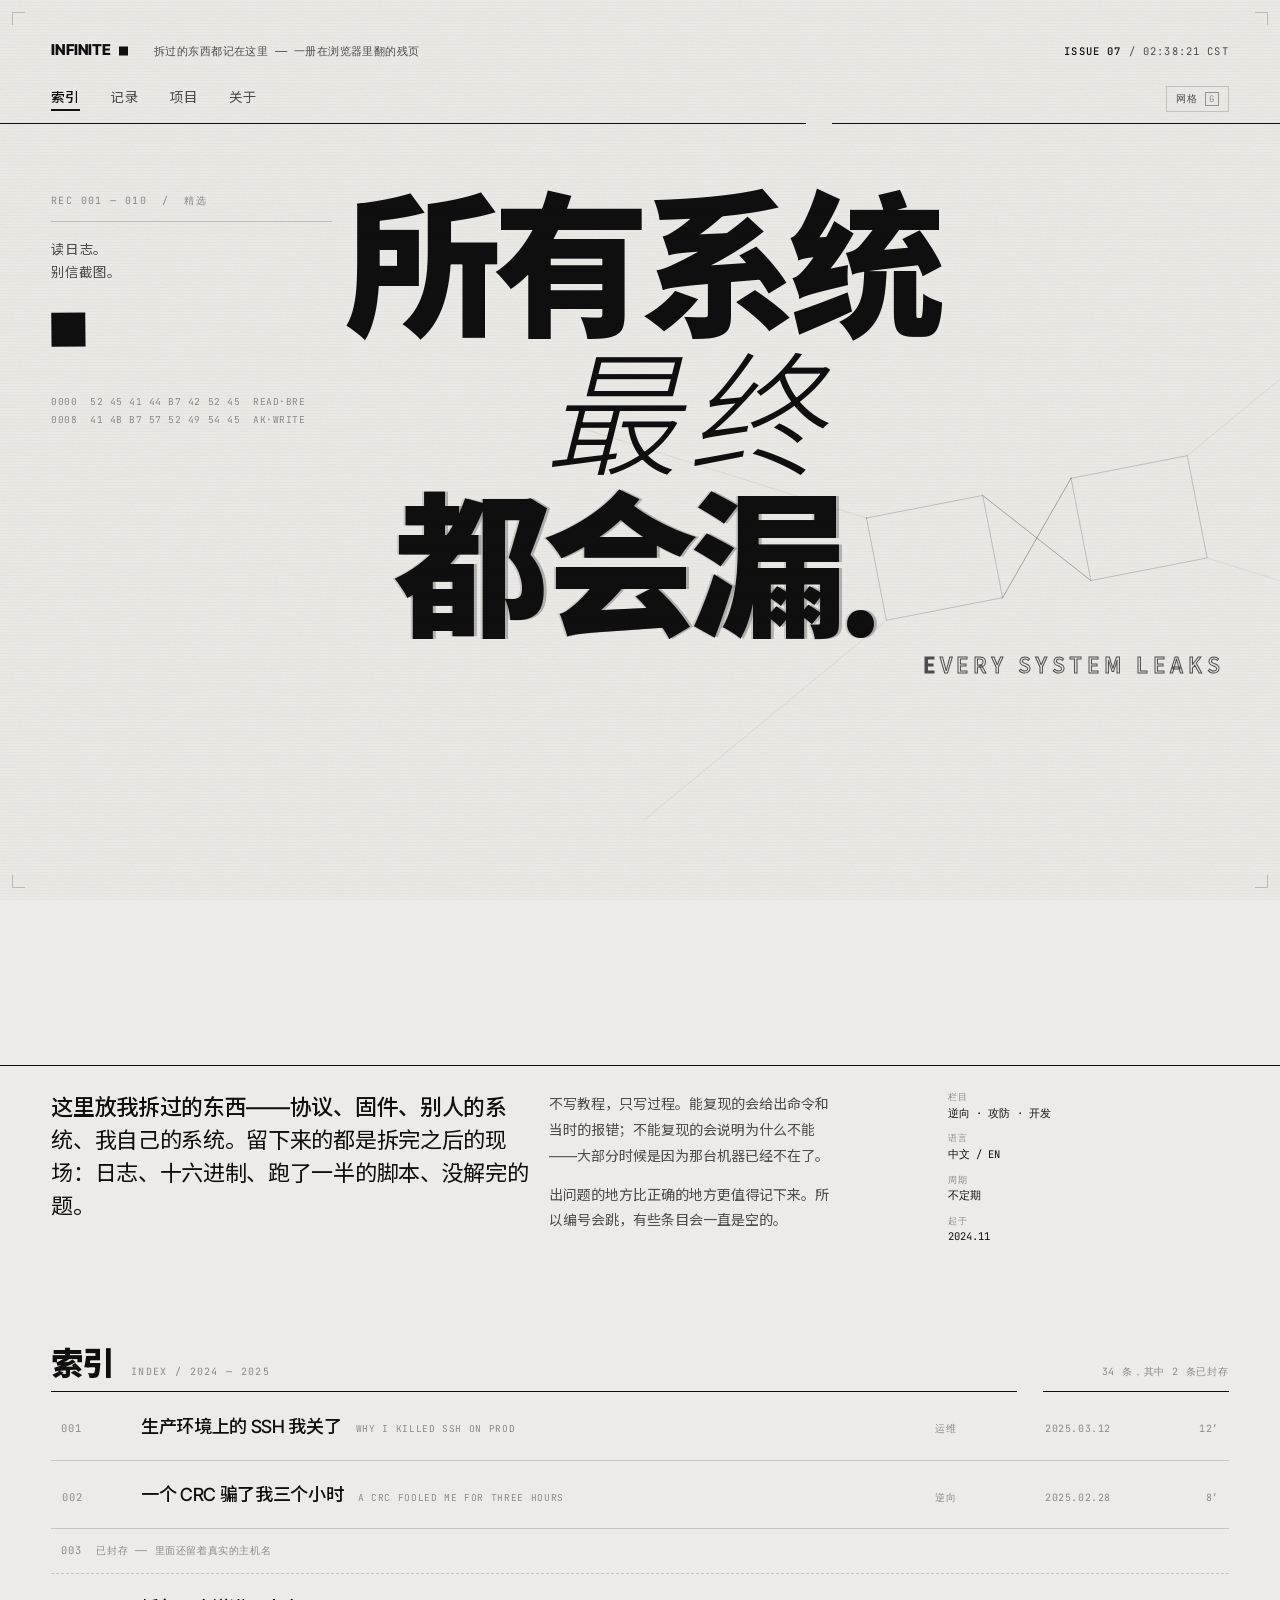
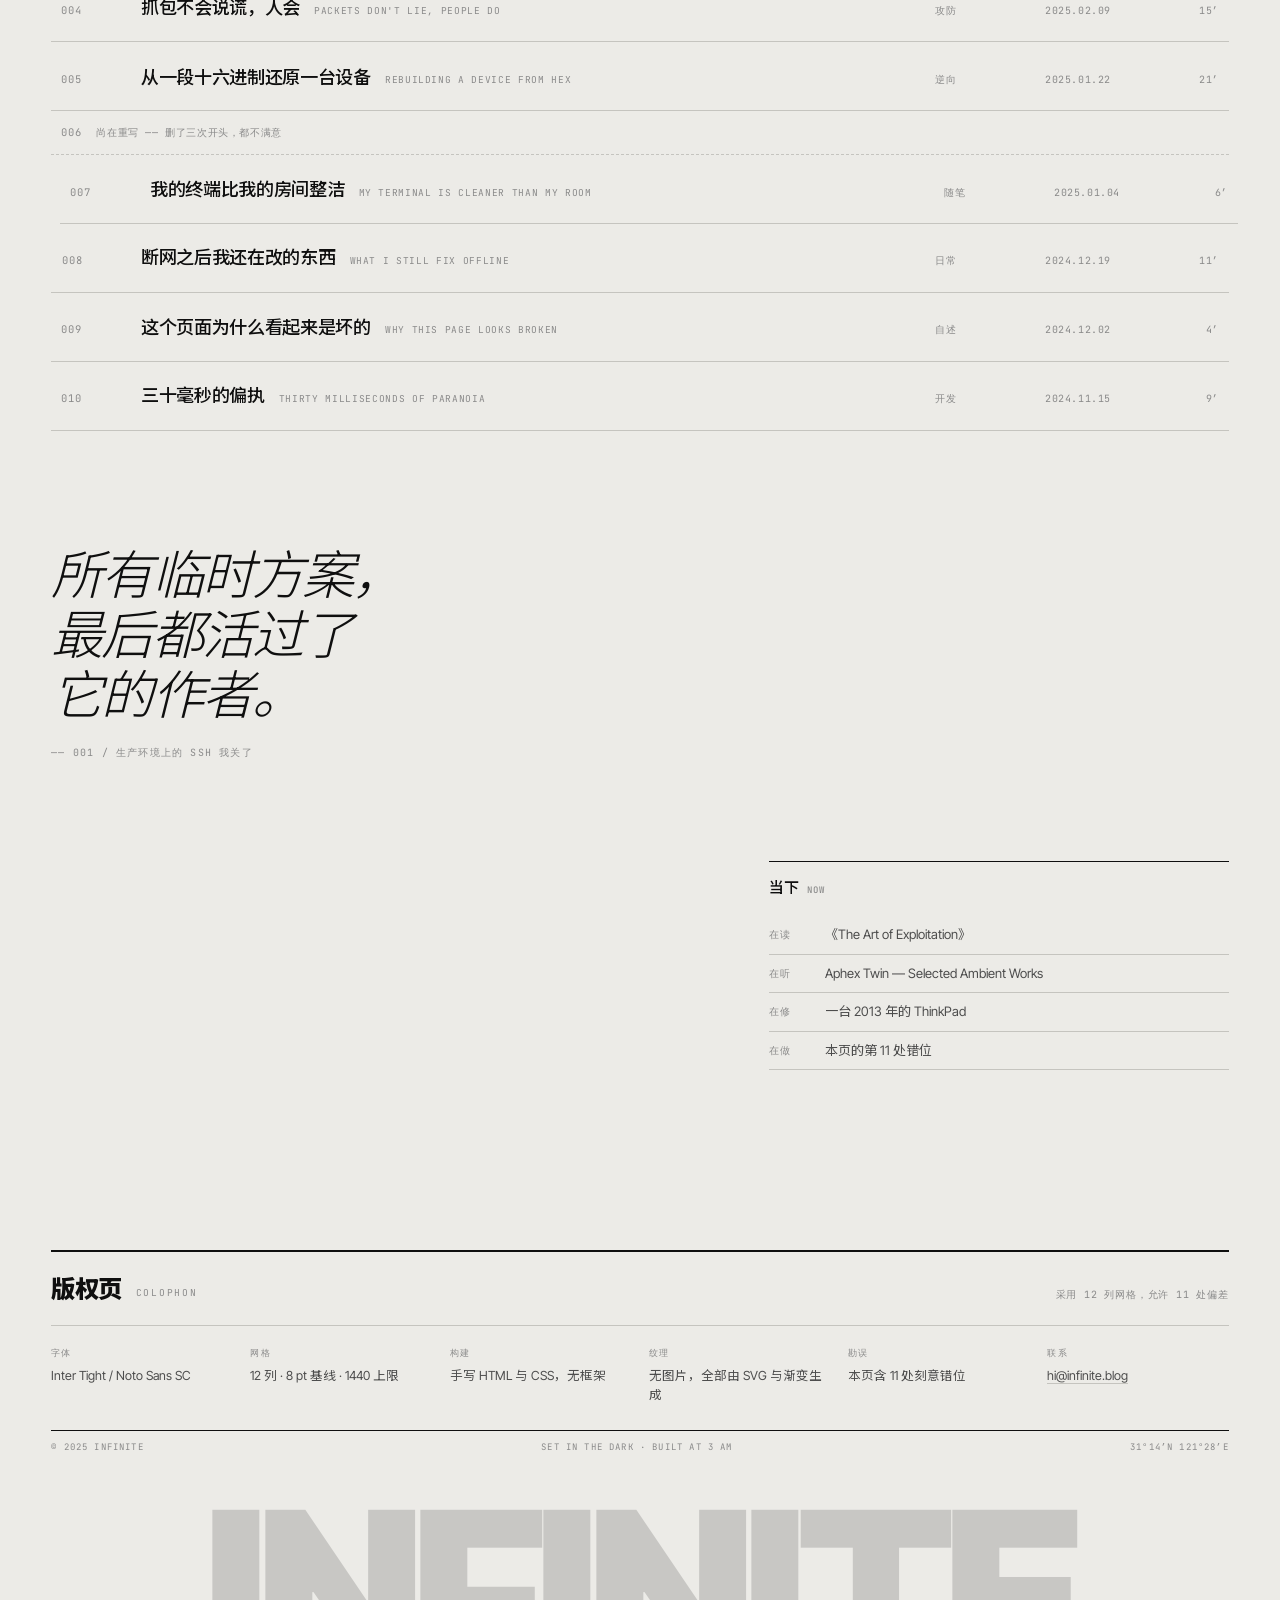
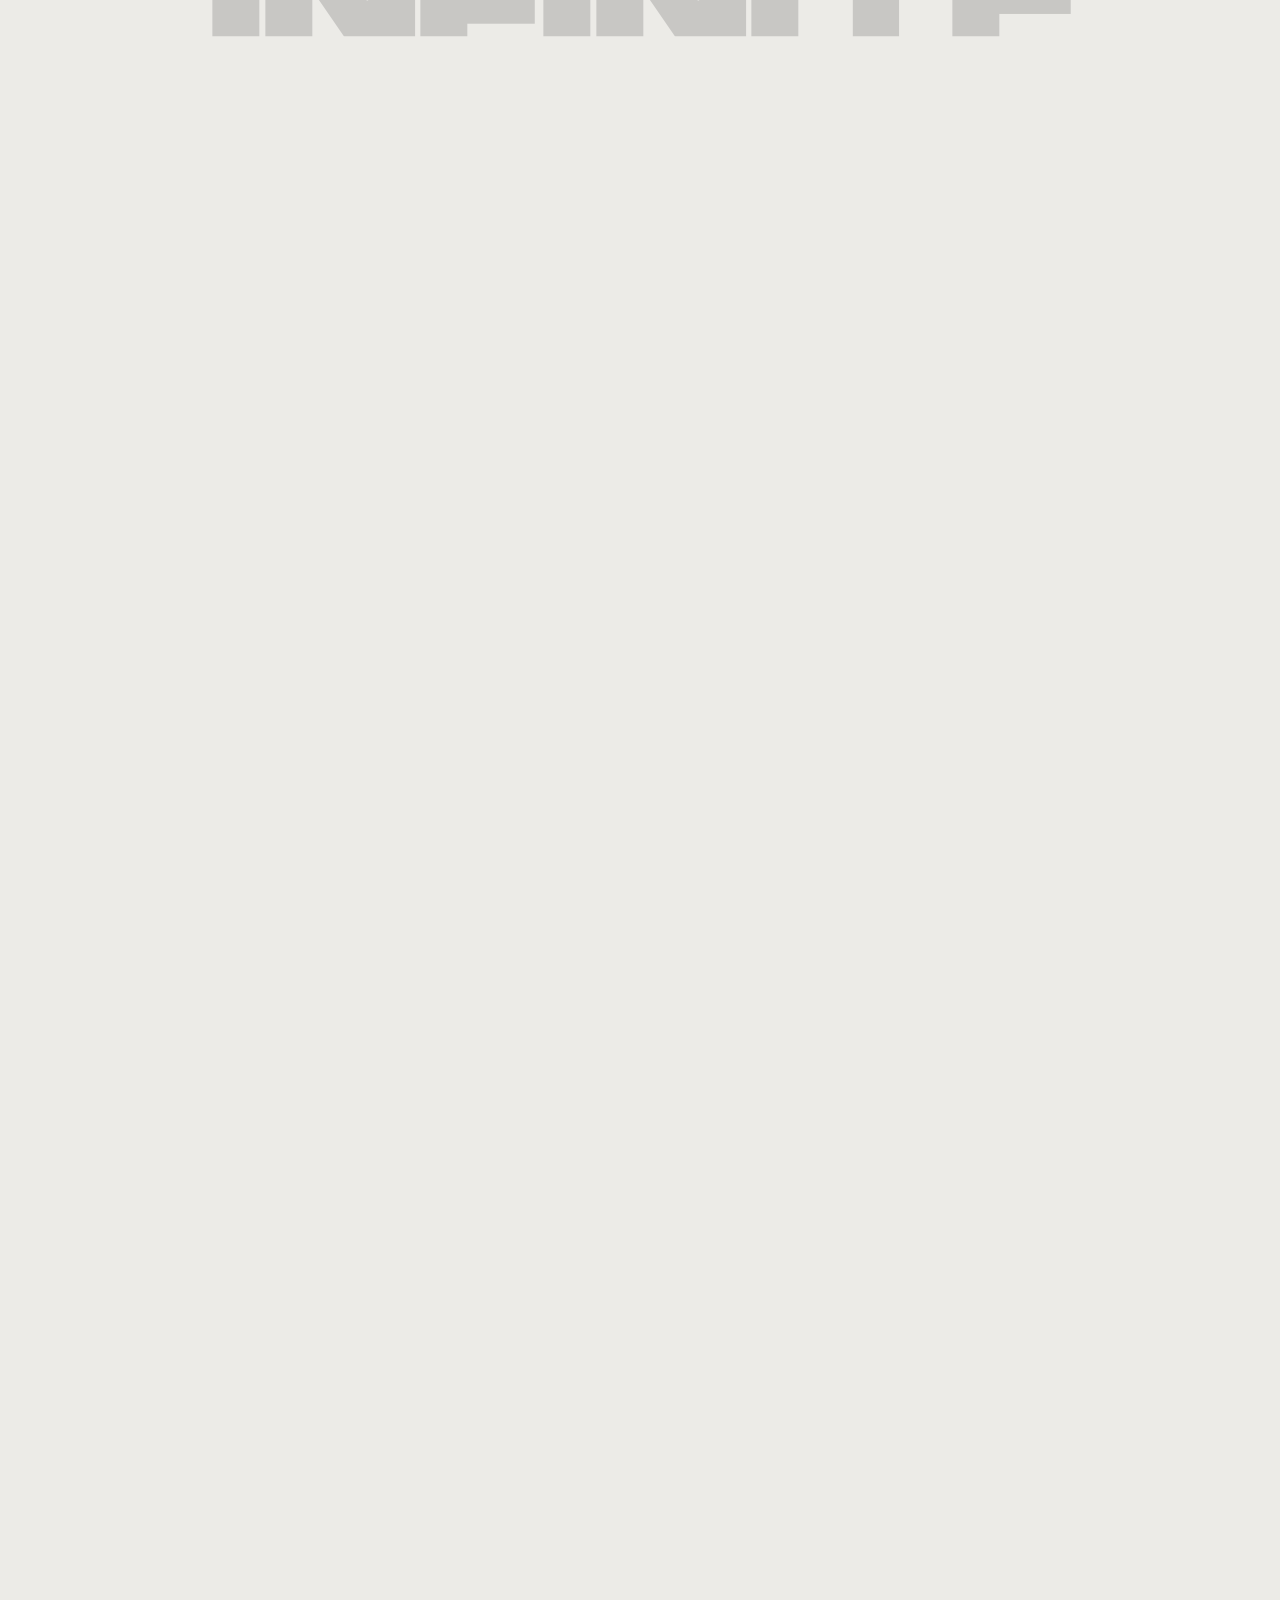
==== index.html @ abc482f1 "站点初版：五个页面 + 自托管字体子集 首页无限下潜（620 条上限，三层衰减）、文章页边注、归档与项目的筛选搜索分页、关于页时间线。全站无外部依赖，黑白灰单色，滚动只写 opacity 与 tran" ====
<!doctype html>
<html lang="zh-CN">
<head>
<meta charset="utf-8">
<meta name="viewport" content="width=device-width, initial-scale=1, viewport-fit=cover">
<title>INFINITE — 所有系统最终都会漏</title>
<meta name="description" content="拆、读、修。逆向与攻防的现场记录，开发随笔，以及下班之后的部分。往下滚，它不会到底。">
<meta name="theme-color" content="#ECEBE7">
<meta name="color-scheme" content="light">
<link rel="icon" href="data:image/svg+xml,%3Csvg xmlns='http://www.w3.org/2000/svg' viewBox='0 0 32 32'%3E%3Crect width='32' height='32' fill='%230F0F0F'/%3E%3Crect x='6' y='12' width='20' height='8' fill='%23ECEBE7'/%3E%3C/svg%3E">
<link rel="preload" href="assets/fonts/nssc-900.woff2" as="font" type="font/woff2" crossorigin>
<link rel="preload" href="assets/fonts/inter-tight-var.woff2" as="font" type="font/woff2" crossorigin>
<link rel="stylesheet" href="assets/css/style.css">
<script>document.documentElement.classList.add('js');</script>
</head>
<body>

<div class="veil" aria-hidden="true"></div>
<!-- 纸张层：颗粒、扫描线、纵深暗化、暗角 -->
<div class="grain" aria-hidden="true"></div>
<div class="scan" aria-hidden="true"></div>
<div class="depth-wash" id="wash" aria-hidden="true"></div>
<div class="vignette" id="vignette" aria-hidden="true"></div>
<div class="overlay" id="overlay" aria-hidden="true"></div>
<div class="crop" aria-hidden="true"><i></i><i></i><i></i><i></i></div>

<header class="masthead">
  <div class="wrap">
    <div class="mh-bar">
      <span class="mh-brand">INFINITE<i></i></span>
      <span class="mh-sub">拆过的东西都记在这里 —— 一册在浏览器里翻的残页</span>
      <span class="mh-clock"><b id="issue">ISSUE 07</b> / <span id="clock">--:--:--</span> CST</span>
    </div>
    <nav class="mh-nav" aria-label="主导航">
      <a href="#index" class="is-active">索引</a>
      <a href="archive.html">记录</a>
      <a href="projects.html">项目</a>
      <a href="about.html">关于</a>
      <button type="button" id="gridBtn" class="mh-grid" aria-pressed="false">网格 <kbd>G</kbd></button>
    </nav>
  </div>
</header>

<main>

  <section class="hero" id="top">

    <!-- 无限的记号：两个方环 + 腰部交叉，全部直线。
         挪到右边去，中间那块留给字。四条延长线射出画外，
         尺寸靠这个撑，不靠把图形做大。 -->
    <div class="hero-inf" aria-hidden="true">
      <svg viewBox="0 0 400 200" preserveAspectRatio="xMidYMid meet">
        <g class="inf-ext">
          <path d="M62 56L-170 -70M62 144L-170 270M338 56L570 -70M338 144L570 270"/>
        </g>
        <g class="inf-geo">
          <rect class="inf-box" x="62" y="56" width="100" height="88"/>
          <rect class="inf-box" x="238" y="56" width="100" height="88"/>
          <path class="inf-waist" d="M162 56L238 144M162 144L238 56"/>
        </g>
      </svg>
    </div>
    <div class="wrap hero-grid">
      <div class="hero-side" data-par="0.06">
        <p class="eyebrow">REC 001 — 010 &nbsp;/&nbsp; 精选</p>
        <p class="hero-note">读日志。<br>别信截图。</p>
        <span class="hero-chip" aria-hidden="true"></span>
        <pre class="hex" aria-hidden="true">0000  52 45 41 44 B7 42 52 45  READ·BRE
0008  41 4B B7 57 52 49 54 45  AK·WRITE</pre>
      </div>

      <h1 class="hero-title" data-par="0.2">
        <span class="line l1"><span class="ln">所有系统</span></span>
        <span class="line l2"><span class="ln"><em>最终</em></span></span>
        <span class="line l3"><span class="ln">都会漏<span class="per">.</span></span></span>
        <span class="line l4"><span class="ln">EVERY SYSTEM LEAKS</span></span>
      </h1>

      <div class="hero-vlabel" aria-hidden="true">READ · BREAK · WRITE</div>
    </div>
  </section>

  <section class="intro" id="intro">
    <div class="wrap intro-grid">
      <div class="intro-col">
        <p class="lead">这里放我拆过的东西——协议、固件、别人的系统、我自己的系统。留下来的都是拆完之后的现场：日志、十六进制、跑了一半的脚本、没解完的题。</p>
      </div>
      <div class="intro-col">
        <p>不写教程，只写过程。能复现的会给出命令和当时的报错；不能复现的会说明为什么不能——大部分时候是因为那台机器已经不在了。</p>
        <p>出问题的地方比正确的地方更值得记下来。所以编号会跳，有些条目会一直是空的。</p>
      </div>
      <div class="intro-col intro-meta">
        <dl class="meta-list">
          <div><dt>栏目</dt><dd>逆向 · 攻防 · 开发</dd></div>
          <div><dt>语言</dt><dd>中文 / EN</dd></div>
          <div><dt>周期</dt><dd>不定期</dd></div>
          <div><dt>起于</dt><dd>2024.11</dd></div>
        </dl>
      </div>
    </div>
  </section>

  <section class="index" id="index">
    <div class="wrap">
      <div class="sec-head">
        <h2>索引</h2>
        <span class="sec-meta">INDEX / 2024 — 2025</span>
        <span class="sec-count" id="count">10 条，其中 2 条已封存</span>
      </div>
    </div>

    <div class="wrap">
      <div class="list" id="stream">

        <article class="entry">
          <a class="entry-link" href="post.html">
            <span class="e-num">001</span>
            <span class="e-title">
              <span class="e-zh">生产环境上的 SSH 我关了</span>
              <span class="e-en">Why I Killed SSH on Prod</span>
            </span>
            <span class="e-tag">运维</span>
            <span class="e-date">2025.03.12</span>
            <span class="e-len">12′</span>
          </a>
        </article>

        <article class="entry">
          <a class="entry-link" href="#">
            <span class="e-num">002</span>
            <span class="e-title">
              <span class="e-zh">一个 CRC 骗了我三个小时</span>
              <span class="e-en">A CRC Fooled Me for Three Hours</span>
            </span>
            <span class="e-tag">逆向</span>
            <span class="e-date">2025.02.28</span>
            <span class="e-len">8′</span>
          </a>
        </article>

        <p class="entry-gap"><span>003</span> 已封存 —— 里面还留着真实的主机名</p>

        <article class="entry">
          <a class="entry-link" href="#">
            <span class="e-num">004</span>
            <span class="e-title">
              <span class="e-zh">抓包不会说谎，人会</span>
              <span class="e-en">Packets Don't Lie, People Do</span>
            </span>
            <span class="e-tag">攻防</span>
            <span class="e-date">2025.02.09</span>
            <span class="e-len">15′</span>
          </a>
        </article>

        <article class="entry">
          <a class="entry-link" href="#">
            <span class="e-num">005</span>
            <span class="e-title">
              <span class="e-zh">从一段十六进制还原一台设备</span>
              <span class="e-en">Rebuilding a Device from Hex</span>
            </span>
            <span class="e-tag">逆向</span>
            <span class="e-date">2025.01.22</span>
            <span class="e-len">21′</span>
          </a>
        </article>

        <p class="entry-gap"><span>006</span> 尚在重写 —— 删了三次开头，都不满意</p>

        <article class="entry">
          <a class="entry-link" href="#">
            <span class="e-num">007</span>
            <span class="e-title">
              <span class="e-zh">我的终端比我的房间整洁</span>
              <span class="e-en">My Terminal Is Cleaner Than My Room</span>
            </span>
            <span class="e-tag">随笔</span>
            <span class="e-date">2025.01.04</span>
            <span class="e-len">6′</span>
          </a>
        </article>

        <article class="entry">
          <a class="entry-link" href="#">
            <span class="e-num">008</span>
            <span class="e-title">
              <span class="e-zh">断网之后我还在改的东西</span>
              <span class="e-en">What I Still Fix Offline</span>
            </span>
            <span class="e-tag">日常</span>
            <span class="e-date">2024.12.19</span>
            <span class="e-len">11′</span>
          </a>
        </article>

        <article class="entry">
          <a class="entry-link" href="#">
            <span class="e-num">009</span>
            <span class="e-title">
              <span class="e-zh">这个页面为什么看起来是坏的</span>
              <span class="e-en">Why This Page Looks Broken</span>
            </span>
            <span class="e-tag">自述</span>
            <span class="e-date">2024.12.02</span>
            <span class="e-len">4′</span>
          </a>
        </article>

        <article class="entry">
          <a class="entry-link" href="#">
            <span class="e-num">010</span>
            <span class="e-title">
              <span class="e-zh">三十毫秒的偏执</span>
              <span class="e-en">Thirty Milliseconds of Paranoia</span>
            </span>
            <span class="e-tag">开发</span>
            <span class="e-date">2024.11.15</span>
            <span class="e-len">9′</span>
          </a>
        </article>

        <!-- 沉下去之后的第一张插页：引文 -->
        <aside class="slot slot-pull">
          <blockquote class="pull">
            <p>所有临时方案，<br>最后都活过了<br>它的作者。</p>
            <cite>—— 001 / 生产环境上的 SSH 我关了</cite>
          </blockquote>
        </aside>

        <!-- 第二张插页：当下 -->
        <aside class="slot slot-now" id="now">
          <div class="now">
            <h3 class="now-head">当下 <span>NOW</span></h3>
            <dl class="now-list">
              <div><dt>在读</dt><dd>《The Art of Exploitation》</dd></div>
              <div><dt>在听</dt><dd>Aphex Twin — Selected Ambient Works</dd></div>
              <div><dt>在修</dt><dd>一台 2013 年的 ThinkPad</dd></div>
              <div><dt>在做</dt><dd>本页的第 11 处错位</dd></div>
            </dl>
          </div>
        </aside>

        <!-- 第三张插页：版权页。之后继续往下，没有底 -->
        <footer class="slot slot-colophon colophon" id="colophon">
          <div class="col-head">
            <h2>版权页 <span>COLOPHON</span></h2>
            <span class="col-meta">采用 12 列网格，允许 11 处偏差</span>
          </div>
          <dl class="col-grid">
            <div><dt>字体</dt><dd>Inter Tight / Noto Sans SC</dd></div>
            <div><dt>网格</dt><dd>12 列 · 8 pt 基线 · 1440 上限</dd></div>
            <div><dt>构建</dt><dd>手写 HTML 与 CSS，无框架</dd></div>
            <div><dt>纹理</dt><dd>无图片，全部由 SVG 与渐变生成</dd></div>
            <div><dt>勘误</dt><dd>本页含 11 处刻意错位</dd></div>
            <div><dt>联系</dt><dd><a href="mailto:hi@infinite.blog">hi@infinite.blog</a></dd></div>
          </dl>
          <div class="col-foot">
            <span>© 2025 INFINITE</span>
            <span>SET IN THE DARK · BUILT AT 3 AM</span>
            <span>31°14′N 121°28′E</span>
          </div>
          <div class="colossus" aria-hidden="true">INFINITE</div>
        </footer>

      </div>

      <div class="sentinel" id="sentinel" aria-hidden="true">
        <span class="ss-rule"></span>
        <span class="ss-label">继续下潜</span>
        <span class="ss-rule"></span>
      </div>
    </div>
  </section>

</main>

<!-- 深度仪表：左侧刻度尺，右下计数与回升 -->
<div class="hud">
  <div class="hud-scale" aria-hidden="true">
    <span class="hs-track"></span>
    <span class="hs-mark" id="hsMark"></span>
  </div>

  <div class="hud-read" aria-hidden="true">
    <span class="hud-k">DEPTH</span>
    <b id="depth">0000</b>
    <span class="hud-u">m</span>
    <span class="hud-sep"></span>
    <span class="hud-k">LOADED</span>
    <b id="loaded">010</b>
  </div>

  <button type="button" class="hud-top" id="toTop" aria-label="回到表面">
    <span>回到表面</span>
    <svg viewBox="0 0 12 12" width="12" height="12" aria-hidden="true"><path d="M6 10V2M2 6l4-4 4 4" fill="none" stroke="currentColor" stroke-width="1.2"/></svg>
  </button>
</div>

<div class="crosshair" id="crosshair" aria-hidden="true"><i></i><i></i><span id="coords">0,0</span></div>

<script src="assets/js/veil.js"></script>
<script src="assets/js/main.js"></script>
</body>
</html>
---- assets/css/style.css ----
/* ============================================================
   INFINITE — 无限印刷
   瑞士国际主义 · 反设计 · 微残缺
   网格先立起来，然后允许它犯一点错。
   ============================================================ */

/* 自托管字体：Noto Sans SC 只保留本页用到的字符，
   整站无外部依赖，断网也是这个样子。 */

@font-face {
  font-family: "Inter Tight";
  src: url("../fonts/inter-tight-var.woff2") format("woff2-variations");
  font-weight: 200 900;
  font-style: normal;
  font-display: swap;
}

@font-face {
  font-family: "Noto Sans SC";
  src: url("../fonts/nssc-300.woff2") format("woff2");
  font-weight: 300;
  font-style: normal;
  font-display: swap;
}
@font-face {
  font-family: "Noto Sans SC";
  src: url("../fonts/nssc-400.woff2") format("woff2");
  font-weight: 400;
  font-style: normal;
  font-display: swap;
}
@font-face {
  font-family: "Noto Sans SC";
  src: url("../fonts/nssc-500.woff2") format("woff2");
  font-weight: 500 700;
  font-style: normal;
  font-display: swap;
}
@font-face {
  font-family: "Noto Sans SC";
  src: url("../fonts/nssc-900.woff2") format("woff2");
  font-weight: 800 950;
  font-style: normal;
  font-display: swap;
}

@font-face {
  font-family: "JetBrains Mono";
  src: url("../fonts/jetbrains-mono-400.woff2") format("woff2");
  font-weight: 300 400;
  font-style: normal;
  font-display: swap;
}
@font-face {
  font-family: "JetBrains Mono";
  src: url("../fonts/jetbrains-mono-500.woff2") format("woff2");
  font-weight: 500 600;
  font-style: normal;
  font-display: swap;
}

:root {
  /* 只有纸、墨与三种中间灰 */
  --paper:      #ECEBE7;
  --paper-deep: #E1E0DB;
  --ink:        #0F0F0F;
  --ink-2:      #4D4D4D;
  --ink-3:      #8A8A8A;
  --line:       #C5C4BF;
  --signal:     #0F0F0F;
  --ghost:      #6E6E6E;

  --maxw: 1440px;
  --pad: clamp(18px, 4vw, 64px);
  --gutter: clamp(12px, 1.4vw, 22px);

  --f-display: "Inter Tight", "Noto Sans SC", "PingFang SC", "Hiragino Sans GB",
               "Source Han Sans SC", "Microsoft YaHei", sans-serif;
  --f-cjk: "Noto Sans SC", "PingFang SC", "Hiragino Sans GB",
           "Source Han Sans SC", "Microsoft YaHei", sans-serif;
  --f-mono: "JetBrains Mono", ui-monospace, "SFMono-Regular", Consolas, monospace;

  --ease: cubic-bezier(.16, .84, .28, 1);
  --ease-out: cubic-bezier(.22, 1, .36, 1);

  /* 深度：由 JS 写入 0 → 1 */
  --depth: 0;
}

*, *::before, *::after { box-sizing: border-box; }

html {
  -webkit-text-size-adjust: 100%;
  scroll-behavior: smooth;
  /* 滚动容器不弹跳，下潜时不会被系统手势打断 */
  overscroll-behavior-y: none;
}

body {
  margin: 0;
  background: var(--paper);
  color: var(--ink);
  font-family: var(--f-display);
  font-size: clamp(15px, 1.02vw, 17px);
  line-height: 1.62;
  font-feature-settings: "kern" 1, "liga" 1, "tnum" 0;
  -webkit-font-smoothing: antialiased;
  -moz-osx-font-smoothing: grayscale;
  overflow-x: clip;
  /* 长页面滚动时保持合成层稳定 */
  -webkit-tap-highlight-color: transparent;
}

::selection { background: var(--ink); color: var(--paper); }

a { color: inherit; text-decoration: none; }

h1, h2, h3, p, dl, dd, dt, blockquote, pre { margin: 0; }

:focus-visible {
  outline: 2px solid var(--ink);
  outline-offset: 3px;
}

.wrap {
  width: 100%;
  max-width: var(--maxw);
  margin-inline: auto;
  padding-inline: var(--pad);
}

/* ---------- 纸张层：颗粒 / 扫描线 / 纵深 / 暗角 ---------- */

.grain {
  position: fixed;
  inset: 0;
  z-index: 9;
  pointer-events: none;
  opacity: .085;
  mix-blend-mode: multiply;
  background-image: url("data:image/svg+xml,%3Csvg xmlns='http://www.w3.org/2000/svg' width='180' height='180'%3E%3Cfilter id='n'%3E%3CfeTurbulence type='fractalNoise' baseFrequency='.82' numOctaves='3' stitchTiles='stitch'/%3E%3C/filter%3E%3Crect width='180' height='180' filter='url(%23n)'/%3E%3C/svg%3E");
  background-size: 180px 180px;
}

.scan {
  position: fixed;
  inset: 0;
  z-index: 8;
  pointer-events: none;
  opacity: .5;
  background-image: repeating-linear-gradient(
    0deg,
    rgba(16, 15, 12, .028) 0 1px,
    transparent 1px 3px
  );
}

/* 越往下越暗：整张纸被墨浸进去一点。
   只用 alpha，不用混合模式 —— multiply 在部分合成器上不生效，
   而这一层是"下潜"的主线索，不能看运气。
   只改 opacity，走合成，不重绘。 */
.depth-wash {
  position: fixed;
  inset: 0;
  z-index: 7;
  pointer-events: none;
  background: #191710;
  opacity: 0;
  will-change: opacity;
}

/* 视口收拢成隧道，越深越紧 */
.vignette {
  position: fixed;
  inset: 0;
  z-index: 7;
  pointer-events: none;
  opacity: 0;
  will-change: opacity;
  background: radial-gradient(
    118% 74% at 50% 44%,
    rgba(15, 15, 15, 0) 36%,
    rgba(15, 15, 15, .16) 68%,
    rgba(15, 15, 15, .42) 100%
  );
}

.crop { position: fixed; inset: 0; z-index: 10; pointer-events: none; }
.crop i {
  position: absolute;
  width: 13px;
  height: 13px;
  border: 0 solid var(--ink-3);
  opacity: .5;
}
.crop i:nth-child(1) { top: 12px; left: 12px;  border-top-width: 1px; border-left-width: 1px; }
.crop i:nth-child(2) { top: 12px; right: 12px; border-top-width: 1px; border-right-width: 1px; }
.crop i:nth-child(3) { bottom: 12px; left: 12px;  border-bottom-width: 1px; border-left-width: 1px; }
.crop i:nth-child(4) { bottom: 12px; right: 12px; border-bottom-width: 1px; border-right-width: 1px; }

/* 网格显影层，按 G 或点「网格」触发 */
.overlay {
  position: fixed;
  inset: 0;
  z-index: 11;
  pointer-events: none;
  display: none;
  max-width: var(--maxw);
  margin-inline: auto;
  padding-inline: var(--pad);
}
.overlay.is-on { display: grid; }
.overlay::before {
  content: "";
  position: absolute;
  inset: 0 var(--pad);
  display: grid;
  grid-template-columns: repeat(12, 1fr);
  gap: var(--gutter);
  background: repeating-linear-gradient(
    90deg,
    rgba(15, 15, 15, .06) 0,
    rgba(15, 15, 15, .06) calc((100% - 11 * var(--gutter)) / 12),
    transparent calc((100% - 11 * var(--gutter)) / 12),
    transparent calc((100% - 11 * var(--gutter)) / 12 + var(--gutter))
  );
}

/* ---------- 报头 ---------- */

.masthead {
  position: relative;
  z-index: 2;
  padding-top: clamp(26px, 3vw, 40px);
}

/* 走纸：报头底线在 63% 处断掉 38px，再续上 */
.masthead::after {
  content: "";
  position: absolute;
  left: 0; right: 0; bottom: 0;
  height: 1px;
  background: linear-gradient(
    to right,
    var(--ink) 0 63%,
    transparent 63% calc(63% + 26px),
    var(--ink) calc(63% + 26px) 100%
  );
}

.mh-bar {
  display: flex;
  align-items: baseline;
  gap: 26px;
  padding-bottom: 10px;
  font-family: var(--f-mono);
  font-size: 10.5px;
  font-weight: 400;
  letter-spacing: .11em;
  text-transform: uppercase;
  color: var(--ink-2);
}

.mh-brand {
  display: inline-flex;
  align-items: center;
  gap: 8px;
  font-family: var(--f-display);
  font-size: 15px;
  font-weight: 800;
  letter-spacing: -.01em;
  color: var(--ink);
}
.mh-brand i {
  display: block;
  width: 9px;
  height: 9px;
  background: var(--signal);
  /* 微残缺：色块比字低半像素 */
  transform: translateY(.5px);
}

.mh-sub { flex: 1; text-align: left; letter-spacing: .04em; }
.mh-clock { margin-left: auto; white-space: nowrap; }
.mh-clock b { font-weight: 500; color: var(--ink); }
.mh-clock span { font-variant-numeric: tabular-nums; }

.mh-nav {
  display: flex;
  align-items: center;
  gap: clamp(18px, 2.4vw, 40px);
  padding: 13px 0 12px;
  font-size: 13.5px;
  letter-spacing: .02em;
}
.mh-nav a {
  position: relative;
  padding-bottom: 2px;
  color: var(--ink-2);
  transition: color .2s var(--ease);
}
.mh-nav a::after {
  content: "";
  position: absolute;
  left: 0; bottom: 0;
  width: 100%;
  height: 1px;
  background: var(--ink);
  transform: scaleX(0);
  transform-origin: left;
  transition: transform .32s var(--ease);
}
.mh-nav a:hover { color: var(--ink); }
.mh-nav a:hover::after { transform: scaleX(1); }
.mh-nav a.is-active { color: var(--ink); font-weight: 500; }
.mh-nav a.is-active::after { transform: scaleX(1); height: 2px; }

.mh-grid {
  margin-left: auto;
  display: inline-flex;
  align-items: center;
  gap: 7px;
  padding: 5px 9px;
  border: 1px solid var(--line);
  background: none;
  color: var(--ink-2);
  font-family: var(--f-mono);
  font-size: 10px;
  letter-spacing: .1em;
  text-transform: uppercase;
  cursor: pointer;
  transition: border-color .2s var(--ease), color .2s var(--ease);
}
.mh-grid:hover { border-color: var(--ink); color: var(--ink); }
.mh-grid[aria-pressed="true"] {
  background: var(--ink);
  border-color: var(--ink);
  color: var(--paper);
}
.mh-grid kbd {
  font-family: var(--f-mono);
  font-size: 9px;
  line-height: 1;
  padding: 2px 3px 1px;
  border: 1px solid currentColor;
  opacity: .55;
  min-width: 13px;
  text-align: center;
}

/* ---------- 首屏 ---------- */

.hero {
  padding-top: clamp(34px, 4.6vw, 76px);
  /* 移动端地址栏会收缩，svh 才是稳定的视口 */
  min-height: 100svh;
  display: flex;
  align-items: flex-start;
  position: relative;
}

/* ---------- 首屏背景：无限的记号 ----------
   两个方环并排，腰部用两道交叉线接起来。挪到右边，中间那块留给字。
   四条延长线射出画外，"场"靠这个撑，不靠把图形做大。 */

.hero-inf {
  --mx: 0;
  --my: 0;
  --deg: 0deg;
  position: absolute;
  right: 0.5vw;
  top: 46%;
  width: min(530px, 37vw);
  transform: translateY(-50%) rotate(-11deg);
  z-index: 0;
  pointer-events: none;
}

.hero-inf svg {
  display: block;
  width: 100%;
  height: auto;
  overflow: visible;
  animation: inf-spin 320s linear infinite;
  transform-origin: 50% 50%;
}

@keyframes inf-spin {
  to { transform: rotate(360deg); }
}

.hero-inf path,
.hero-inf rect {
  fill: none;
  stroke: var(--ink);
  stroke-linecap: square;
  stroke-linejoin: miter;
}

/* 四条延长线：从方环的角射出去，是这张"图"真正占的地方 */
.inf-ext path {
  stroke-width: .28;
  opacity: .2;
}

/* 主体跟着鼠标走，比延长线快 */
.inf-geo {
  transform: translate(calc(var(--mx) * 17px), calc(var(--my) * 12px)) rotate(var(--deg));
  transform-origin: 200px 100px;
}

/* 两个方环，描边生长，右环晚一秒 */
.inf-box {
  stroke-width: .5;
  opacity: .3;
  stroke-dasharray: 376;
  animation: inf-draw 9s var(--ease) infinite;
}
.inf-box:nth-child(2) { animation-delay: 1.1s; }

@keyframes inf-draw {
  0%   { stroke-dashoffset: 376; }
  38%  { stroke-dashoffset: 0; }
  84%  { stroke-dashoffset: 0; opacity: .3; }
  100% { stroke-dashoffset: 376; opacity: 0; }
}

/* 腰部横向张开再收回——这是整个记号唯一"活"的地方 */
.inf-waist {
  stroke-width: .75;
  opacity: .34;
  transform-origin: 200px 100px;
  animation: inf-waist 5.2s ease-in-out infinite;
}

@keyframes inf-waist {
  0%, 100% { transform: scaleX(1); opacity: .34; }
  48%      { transform: scaleX(1.42); opacity: .16; }
}

/* 小屏上整张图缩得厉害，线得反过来加粗 */
@media (max-width: 900px) {
  .hero-inf {
    right: 0;
    top: 30%;
    width: 46vw;
  }
  .inf-ext path { stroke-width: .44; }
  .inf-box { stroke-width: .8; }
  .inf-waist { stroke-width: 1.1; }
}

@media (prefers-reduced-motion: reduce) {
  .hero-inf svg,
  .inf-box,
  .inf-waist { animation: none; }
  .inf-box { stroke-dashoffset: 0; }
}

.hero-grid {
  display: grid;
  grid-template-columns: repeat(12, 1fr);
  gap: var(--gutter);
  position: relative;
  width: 100%;
}

/* 视差：滚动时这一组往下走，比滚得快一点，于是退远 */
[data-par] { will-change: transform; }

.hero-side {
  grid-column: 1 / span 3;
  padding-top: 10px;
}

.eyebrow {
  font-family: var(--f-mono);
  font-size: 10px;
  letter-spacing: .14em;
  text-transform: uppercase;
  color: var(--ink-3);
  padding-bottom: 12px;
  border-bottom: 1px solid var(--line);
}

.hero-note {
  margin-top: 16px;
  font-size: 13.5px;
  line-height: 1.72;
  color: var(--ink-2);
}

.hero-chip {
  display: block;
  width: 34px;
  height: 34px;
  margin-top: 28px;
  background: var(--ink);
  /* 微残缺：不是正方，是 0.4px 的矩形 */
  transform: translate(.4px, -.4px) rotate(-.6deg);
}

/* 十六进制：READ·BREAK·WRITE 的字节，不是装饰。
   窄屏改用 scroll，不折行也不吃掉半行。 */
.hex {
  margin: clamp(26px, 3.6vw, 52px) 0 0;
  font-family: var(--f-mono);
  font-size: 9.5px;
  line-height: 1.9;
  letter-spacing: .055em;
  color: var(--ink-3);
  white-space: pre;
  overflow-x: auto;
  overflow-y: hidden;
  scrollbar-width: none;
  -webkit-overflow-scrolling: touch;
}
.hex::-webkit-scrollbar { display: none; }

.hero-title {
  grid-column: 4 / -1;
  font-family: var(--f-cjk);
  font-weight: 900;
  letter-spacing: -.05em;
  line-height: .94;
  font-size: clamp(58px, 12.2vw, 186px);
}

.hero-title .line { display: block; isolation: isolate; }

/* 每一行的内层：只包文字，不包行盒。
   高亮贴字走，行末的空白不会跟着变黑。 */
.ln {
  position: relative;
  display: inline;
}

/* 信号不好：字自己错开、带上重影、亮一下再回来。
   重影用 text-shadow 做（左右各一份灰），不用伪元素复制文本——
   伪元素在 inline 元素上、夹在 grid 单元里时不可靠。text-shadow
   一定画得出来，代价是它跟着整个元素走，切不出横带；补偿办法是
   元素每次坏得不一样：位移、斜切、影子的方向全由 JS 现掷。
   steps(1)：插值就成动画了，衰减是跳的。 */
.gl { position: relative; }

.gl.is-gl { animation: gl-jitter .44s steps(1) both; }

@keyframes gl-jitter {
  0%, 100% {
    transform: none;
    text-shadow: none;
    opacity: 1;
  }
  8% {
    transform: translateX(var(--x1, -.012em)) skewX(var(--k1, .5deg));
    text-shadow: max(var(--s1, .02em), 1.1px) 0 0 var(--g1, #8A8A8A), min(calc(var(--s1, .02em) * -.8), -.9px) 0 0 var(--g2, #B4B3AE);
    opacity: .84;
  }
  26% {
    transform: translateX(var(--x2, .016em)) skewX(var(--k2, -.7deg));
    text-shadow: max(var(--s2, .03em), 1.7px) 0 0 var(--g1, #8A8A8A), min(calc(var(--s2, .03em) * -.8), -1.4px) 0 0 var(--g2, #B4B3AE);
    opacity: 1;
  }
  44% {
    transform: translateX(var(--x3, -.008em)) skewX(var(--k3, .3deg));
    text-shadow: max(var(--s3, .014em), .95px) 0 0 var(--g1, #8A8A8A), min(calc(var(--s3, .014em) * -.8), -.75px) 0 0 var(--g2, #B4B3AE);
    opacity: .9;
  }
  63% {
    transform: translateX(var(--x4, .02em)) skewX(var(--k4, -.9deg));
    text-shadow: max(var(--s4, .034em), 1.9px) 0 0 var(--g1, #8A8A8A), min(calc(var(--s4, .034em) * -.8), -1.6px) 0 0 var(--g2, #B4B3AE);
    opacity: .88;
  }
  82% {
    transform: translateX(var(--x5, -.014em)) skewX(var(--k5, .6deg));
    text-shadow: max(var(--s5, .024em), 1.3px) 0 0 var(--g1, #8A8A8A), min(calc(var(--s5, .024em) * -.8), -1.1px) 0 0 var(--g2, #B4B3AE);
    opacity: 1;
  }
}

.hero-title .l1 { margin-left: -.035em; }

/* 音量降下来：细字重 + 放开的字距。
   这一行的斜体是西文斜体硬套在汉字上 —— 一个保留的错位。 */
.hero-title .l2 {
  margin-left: 1.45em;
  font-family: var(--f-cjk);
  font-size: .86em;
  font-weight: 300;
  letter-spacing: .07em;
  line-height: 1.14;
  text-shadow: none;
}
.hero-title .l2 em { font-style: italic; }

/* 出血：这一行整体越过版心 2.2vw，句点被切在边界外
   单色套印不准 = 灰色重影，不是投影 */
.hero-title .l3 {
  margin-left: .1em;
  transform: translateX(2.2vw);
  text-shadow:
    .019em 0 0 rgba(15, 15, 15, .26),
    -.014em 0 0 rgba(15, 15, 15, .13);
  transition: text-shadow .3s var(--ease);
}
.hero-title .l3:hover {
  text-shadow:
    .042em 0 0 rgba(15, 15, 15, .5),
    -.034em 0 0 rgba(15, 15, 15, .24);
}

/* 句点掉出了基线：铅字没坐正 */
.hero-title .per {
  display: inline-block;
  font-size: .82em;
  transform: translateY(.09em);
}

.hero-title .l4 {
  /* em 在这个元素上是它自己的小字号，撑不开间距，
     所以按视口给，宽屏才不会贴到句点上去 */
  margin-top: clamp(22px, 1.9vw, 40px);
  margin-left: auto;
  width: fit-content;
  font-size: .132em;
  font-weight: 500;
  letter-spacing: .24em;
  line-height: 1;
  color: transparent;
  -webkit-text-stroke: 1px var(--ink-2);
  padding-right: .2em;
}

.hero-title .l4::first-letter { color: var(--ink-2); -webkit-text-stroke: 0; }

.hero-vlabel {
  position: absolute;
  right: calc(var(--pad) * -1 + 26px);
  top: 0;
  writing-mode: vertical-rl;
  font-family: var(--f-mono);
  font-size: 9.5px;
  letter-spacing: .3em;
  text-transform: uppercase;
  color: var(--ink-3);
  /* 微残缺：竖排文字断了 26px */
  background: linear-gradient(
    to bottom,
    transparent 0 34%,
    var(--paper) 34% 41%,
    transparent 41%
  );
}

/* ---------- 导言 ---------- */

.intro { margin-top: clamp(26px, 3.2vw, 54px); }

.intro-grid {
  display: grid;
  grid-template-columns: repeat(12, 1fr);
  gap: var(--gutter);
  border-top: 1px solid var(--ink);
  padding-top: clamp(20px, 2vw, 30px);
}

.intro-col:nth-child(1) { grid-column: 1 / span 5; }
.intro-col:nth-child(2) { grid-column: 6 / span 3; }
.intro-col:nth-child(3) { grid-column: 10 / span 3; }

.lead {
  font-size: clamp(19px, 1.72vw, 26px);
  line-height: 1.5;
  font-weight: 400;
  letter-spacing: -.014em;
  text-wrap: pretty;
}
.lead::first-line { font-weight: 500; }

.intro-col:nth-child(2) p {
  color: var(--ink-2);
  font-size: 14px;
  line-height: 1.85;
  text-wrap: pretty;
}
.intro-col:nth-child(2) p + p { margin-top: .9em; }

.meta-list { font-family: var(--f-mono); font-size: 10.5px; line-height: 1.5; }
.meta-list > div + div { margin-top: 11px; }
.meta-list dt {
  color: var(--ink-3);
  letter-spacing: .12em;
  text-transform: uppercase;
  font-size: 9px;
  margin-bottom: 1px;
}
.meta-list dd { color: var(--ink); letter-spacing: .01em; }

/* ---------- 索引 ---------- */

.index { margin-top: clamp(64px, 8vw, 132px); }

.sec-head {
  position: relative;
  display: flex;
  align-items: baseline;
  gap: var(--gutter);
  padding-bottom: 12px;
}
/* 同样在 82% 处缺 26px */
.sec-head::after {
  content: "";
  position: absolute;
  left: 0; right: 0; bottom: 0;
  height: 1px;
  background: linear-gradient(
    to right,
    var(--ink) 0 82%,
    transparent 82% calc(82% + 26px),
    var(--ink) calc(82% + 26px) 100%
  );
}
.sec-head h2 {
  font-size: clamp(26px, 2.5vw, 38px);
  font-weight: 800;
  letter-spacing: -.03em;
  line-height: 1;
}
.sec-meta {
  font-family: var(--f-mono);
  font-size: 10px;
  letter-spacing: .13em;
  text-transform: uppercase;
  color: var(--ink-3);
}
.sec-count {
  margin-left: auto;
  font-family: var(--f-mono);
  font-size: 10px;
  letter-spacing: .08em;
  color: var(--ink-3);
  font-variant-numeric: tabular-nums;
}

.list { position: relative; }

.entry { position: relative; }

.entry-link {
  display: grid;
  grid-template-columns: 62px minmax(0, 1fr) 92px 112px 44px;
  align-items: baseline;
  gap: var(--gutter);
  padding: clamp(15px, 1.5vw, 21px) 10px;
  border-bottom: 1px solid var(--line);
  /* 悬停只动 transform 与颜色，不碰 padding —— 不触发重排 */
  transition: background-color .22s var(--ease), color .22s var(--ease);
}
/* 微残缺：每第三行线细一点，制造不均匀 */
.entry:nth-of-type(3n) .entry-link { border-bottom-width: .5px; }

/* 微残缺：第五行没坐进网格，整体右移 9px，底线出了版心 */
.entry:nth-of-type(5) .entry-link { transform: translateX(9px); }

.entry-link:hover {
  background: var(--ink);
  color: var(--paper);
}

.e-num {
  font-family: var(--f-mono);
  font-size: 10.5px;
  font-weight: 400;
  letter-spacing: .1em;
  color: var(--ink-3);
  font-variant-numeric: tabular-nums;
  transition: color .22s var(--ease);
}
.entry-link:hover .e-num { color: var(--paper); }

.e-title {
  display: flex;
  align-items: baseline;
  gap: 14px;
  min-width: 0;
  transition: transform .3s var(--ease-out);
}
.entry-link:hover .e-title { transform: translateX(10px); }

.e-zh {
  font-size: clamp(17px, 1.42vw, 22px);
  font-weight: 500;
  letter-spacing: -.018em;
  white-space: nowrap;
  overflow: hidden;
  text-overflow: ellipsis;
}
.e-en {
  font-family: var(--f-mono);
  font-size: 9.5px;
  letter-spacing: .07em;
  text-transform: uppercase;
  color: var(--ink-3);
  white-space: nowrap;
  transition: color .22s var(--ease), opacity .22s var(--ease);
}
.entry-link:hover .e-en { color: var(--paper-deep); opacity: .72; }

.e-tag, .e-date, .e-len {
  font-family: var(--f-mono);
  font-size: 10px;
  letter-spacing: .06em;
  color: var(--ink-3);
  transition: color .22s var(--ease);
}
.entry-link:hover .e-tag,
.entry-link:hover .e-date,
.entry-link:hover .e-len { color: var(--paper); opacity: .8; }

.e-tag { justify-self: start; }
.e-date { font-variant-numeric: tabular-nums; }
.e-len { justify-self: end; }

/* 撤下 / 重写的空行 —— 我留了洞，但不假装它不存在 */
.entry-gap {
  display: flex;
  align-items: baseline;
  gap: 14px;
  padding: 13px 10px;
  border-bottom: 1px dashed var(--line);
  font-family: var(--f-mono);
  font-size: 10px;
  letter-spacing: .06em;
  color: var(--ink-3);
}
.entry-gap span {
  font-size: 10.5px;
  letter-spacing: .1em;
  /* 微残缺：这一行的编号被吃掉了一角 */
  background: linear-gradient(
    to bottom,
    var(--paper) 0 22%,
    transparent 22%
  );
  padding-left: 62px;
  margin-left: -62px;
  color: var(--ink-3);
}

/* ---------- 生成层：越往下越空 ----------
   lv1 还留着形状，lv2 只剩一句话，lv3 只剩编号。
   内容不是编的，是没写的。 */

.entry.is-gen {
  content-visibility: auto;
  contain-intrinsic-size: auto 58px;
}

.gen-line {
  display: grid;
  grid-template-columns: 62px minmax(0, 1fr) 92px 112px 44px;
  align-items: baseline;
  gap: var(--gutter);
  padding: clamp(15px, 1.5vw, 21px) 10px;
  border-bottom: 1px solid var(--line);
}

.gen-num {
  font-family: var(--f-mono);
  font-size: 10.5px;
  letter-spacing: .1em;
  color: var(--ink-3);
  font-variant-numeric: tabular-nums;
}
.gen-text {
  font-size: clamp(15px, 1.16vw, 18px);
  font-weight: 400;
  letter-spacing: -.01em;
  color: var(--ink-2);
  white-space: nowrap;
  overflow: hidden;
  text-overflow: ellipsis;
}
.gen-meta {
  font-family: var(--f-mono);
  font-size: 10px;
  letter-spacing: .06em;
  color: var(--ink-3);
  font-variant-numeric: tabular-nums;
}

/* 第二层：只剩一行短句，灰掉 */
.entry.is-gen.lv2 .gen-text { color: var(--ink-3); font-size: clamp(13px, .98vw, 15px); }
.entry.is-gen.lv2 .gen-meta { opacity: .5; }
.entry.is-gen.lv2 .gen-num { opacity: .6; }

/* 第三层：句子也没了，只剩编号和一条线 */
.entry.is-gen.lv3 .gen-text { color: transparent; }
.entry.is-gen.lv3 .gen-text::after {
  content: "";
  display: block;
  width: min(38%, 260px);
  height: 1px;
  background: var(--line);
  transform: translateY(-.42em);
}
.entry.is-gen.lv3 .gen-meta { visibility: hidden; }
.entry.is-gen.lv3 .gen-num { opacity: .35; }

/* 深一段的界桩 */
.gen-mark {
  display: flex;
  align-items: center;
  gap: 16px;
  padding: clamp(30px, 4vw, 58px) 0;
  font-family: var(--f-mono);
  font-size: 9.5px;
  letter-spacing: .26em;
  text-transform: uppercase;
  color: var(--ink-3);
}
.gen-mark::before,
.gen-mark::after {
  content: "";
  height: 1px;
  background: var(--line);
}
.gen-mark::before { flex: 0 0 18%; }
.gen-mark::after { flex: 1 1 auto; }
.gen-mark b { font-weight: 500; color: var(--ink-2); font-variant-numeric: tabular-nums; }

/* 生成的条目从纸里浮上来 */
@keyframes rise {
  from { opacity: 0; transform: translateY(14px); }
  to   { opacity: 1; transform: translateY(0); }
}
.entry.is-gen,
.gen-mark { animation: rise .62s var(--ease-out) both; }

/* ---------- 插页：引文 / 当下 / 版权页 ---------- */

.slot { position: relative; }

.slot-pull {
  padding: clamp(62px, 9vw, 140px) 0 clamp(20px, 3vw, 40px);
}

.pull {
  font-size: clamp(26px, 4.1vw, 62px);
  font-weight: 300;
  line-height: 1.14;
  letter-spacing: -.035em;
  text-wrap: balance;
  max-width: 15em;
}
.pull p { font-style: italic; }
.pull cite {
  display: block;
  margin-top: 22px;
  font-family: var(--f-mono);
  font-size: 10px;
  font-style: normal;
  letter-spacing: .12em;
  text-transform: uppercase;
  color: var(--ink-3);
}

.slot-now { padding: clamp(30px, 5vw, 80px) 0; }

.now {
  border-top: 1px solid var(--ink);
  padding-top: 14px;
  max-width: 460px;
  margin-left: auto;
}
.now-head {
  font-size: 15px;
  font-weight: 600;
  letter-spacing: -.01em;
  display: flex;
  align-items: baseline;
  gap: 8px;
}
.now-head span {
  font-family: var(--f-mono);
  font-size: 9px;
  letter-spacing: .16em;
  color: var(--ink-3);
  text-transform: uppercase;
}

.now-list { margin-top: 16px; font-size: 13px; }
.now-list > div {
  display: grid;
  grid-template-columns: 46px 1fr;
  gap: 10px;
  padding: 9px 0;
  border-bottom: 1px solid var(--line);
}
.now-list dt {
  font-family: var(--f-mono);
  font-size: 9.5px;
  letter-spacing: .1em;
  color: var(--ink-3);
  padding-top: 2px;
}
.now-list dd { color: var(--ink-2); line-height: 1.5; }

/* ---------- 版权页 ---------- */

.colophon {
  margin-top: clamp(70px, 9vw, 140px);
  padding-top: 18px;
  /* 巨字之后还要继续往下，别让下一条贴上刀口 */
  padding-bottom: clamp(26px, 3.4vw, 54px);
  border-top: 2px solid var(--ink);
  overflow: hidden;
}

.col-head {
  display: flex;
  align-items: baseline;
  justify-content: space-between;
  gap: var(--gutter);
  padding-bottom: 16px;
}
.col-head h2 {
  font-size: clamp(20px, 1.9vw, 28px);
  font-weight: 800;
  letter-spacing: -.025em;
}
.col-head h2 span {
  font-family: var(--f-mono);
  font-size: 9.5px;
  font-weight: 400;
  letter-spacing: .18em;
  color: var(--ink-3);
  margin-left: 10px;
  vertical-align: 2px;
}
.col-meta {
  font-family: var(--f-mono);
  font-size: 10px;
  letter-spacing: .08em;
  color: var(--ink-3);
}

.col-grid {
  display: grid;
  grid-template-columns: repeat(6, 1fr);
  gap: var(--gutter);
  padding: 20px 0 26px;
  border-top: 1px solid var(--line);
}
.col-grid dt {
  font-family: var(--f-mono);
  font-size: 9px;
  letter-spacing: .14em;
  text-transform: uppercase;
  color: var(--ink-3);
  margin-bottom: 5px;
}
.col-grid dd { font-size: 12.5px; line-height: 1.55; color: var(--ink-2); }
.col-grid a { border-bottom: 1px solid var(--line); transition: border-color .2s, color .2s; }
.col-grid a:hover { border-color: var(--ink); color: var(--ink); }

.col-foot {
  display: flex;
  justify-content: space-between;
  gap: var(--gutter);
  padding-bottom: 6px;
  border-top: 1px solid var(--ink);
  padding-top: 9px;
  font-family: var(--f-mono);
  font-size: 9px;
  letter-spacing: .13em;
  text-transform: uppercase;
  color: var(--ink-3);
}

/* 贴边的巨字：像印厂裁切时刀口压在了字上 */
.colossus {
  font-family: var(--f-display);
  font-weight: 900;
  font-size: clamp(90px, 18.6vw, 284px);
  line-height: .78;
  letter-spacing: -.045em;
  text-align: center;
  white-space: nowrap;
  color: var(--ink);
  opacity: .16;
  user-select: none;
  margin-top: clamp(30px, 3.4vw, 54px);
  /* 刀口压在字的下缘：line-height 小于 1，字形本就溢出行盒，
     所以要切掉三成才咬得到字母底部 */
  clip-path: inset(0 0 29% 0);
  /* 被切掉的那截不再占位，刀口下才是真空白 */
  margin-bottom: -.23em;
}

/* ---------- 哨兵：到了就继续长 ---------- */

.sentinel {
  display: flex;
  align-items: center;
  gap: 18px;
  height: 120px;
  font-family: var(--f-mono);
  font-size: 9.5px;
  letter-spacing: .3em;
  text-transform: uppercase;
  color: var(--ink-3);
  opacity: 0;
  animation: breathe 2.6s var(--ease) infinite;
}
.sentinel .ss-rule {
  height: 1px;
  background: var(--line);
}
.sentinel .ss-rule:first-child { flex: 1 1 auto; }
.sentinel .ss-rule:last-child { flex: 0 0 18%; }

@keyframes breathe {
  0%, 100% { opacity: .25; }
  50%      { opacity: .8; }
}

/* ---------- 深度仪表 ---------- */

.hud {
  position: fixed;
  inset: 0;
  z-index: 12;
  pointer-events: none;
}

/* 左侧刻度尺：一条隧道，标记在往下走 */
.hud-scale {
  position: fixed;
  left: 14px;
  top: 50%;
  translate: 0 -50%;
  width: 10px;
  height: 34vh;
  opacity: 0;
  transition: opacity .5s var(--ease);
}
.hud-scale.is-on { opacity: 1; }

.hs-track {
  position: absolute;
  inset: 0;
  background-image: repeating-linear-gradient(
    to bottom,
    var(--ink-2) 0 1px,
    transparent 1px 9px
  );
  opacity: .55;
  mask-image: linear-gradient(to bottom, transparent, #000 18%, #000 82%, transparent);
  -webkit-mask-image: linear-gradient(to bottom, transparent, #000 18%, #000 82%, transparent);
}

.hs-mark {
  position: absolute;
  left: -4px;
  top: 0;
  width: 18px;
  height: 1px;
  background: var(--ink);
  box-shadow: 0 0 0 .5px var(--ink);
  transition: transform .18s linear;
}
.hs-mark::after {
  content: "";
  position: absolute;
  right: 0;
  top: -2px;
  width: 5px;
  height: 5px;
  background: var(--ink);
}

/* 右下读数 */
.hud-read {
  position: fixed;
  right: var(--pad);
  bottom: calc(30px + env(safe-area-inset-bottom, 0px));
  display: flex;
  align-items: baseline;
  gap: 6px;
  font-family: var(--f-mono);
  font-size: 9.5px;
  letter-spacing: .12em;
  text-transform: uppercase;
  color: var(--ink-2);
  opacity: 0;
  transform: translateY(6px);
  transition: opacity .5s var(--ease), transform .5s var(--ease);
  font-variant-numeric: tabular-nums;
}
.hud-read.is-on { opacity: 1; transform: none; }
.hud-read b { font-weight: 500; color: var(--ink); letter-spacing: .16em; }
.hud-u { color: var(--ink-3); }
.hud-sep {
  width: 16px;
  height: 1px;
  background: var(--ink-3);
  align-self: center;
  margin-inline: 4px;
}

/* 回到表面
   底色由 main.js 按当前深度算成和纸一样的颜色（--hud-bg），
   不然深下去之后这块白底会像贴了张新纸在上面。 */
.hud-top {
  position: fixed;
  right: var(--pad);
  bottom: calc(56px + env(safe-area-inset-bottom, 0px));
  display: inline-flex;
  align-items: center;
  gap: 7px;
  padding: 6px 10px;
  border: 1px solid var(--ink-2);
  background: var(--hud-bg, var(--paper));
  color: var(--ink);
  font-family: var(--f-mono);
  font-size: 9.5px;
  letter-spacing: .12em;
  text-transform: uppercase;
  cursor: pointer;
  pointer-events: auto;
  opacity: 0;
  transform: translateY(8px);
  transition: opacity .4s var(--ease), transform .4s var(--ease),
              border-color .2s, color .2s;
}
.hud-top.is-on { opacity: 1; transform: none; }
.hud-top:hover { border-color: var(--ink); color: var(--ink); }
.hud-top svg { display: block; }

/* ---------- 换页遮罩 ----------
   入场：一张纸被抽走，纯 CSS 动画，脚本没跑也照常揭完。
   离场：veil.js 加 .is-fall，纸从下面推回来，盖严了再跳。 */

.veil { display: none; }

html.js .veil {
  display: block;
  position: fixed;
  inset: 0;
  z-index: 60;
  background: var(--paper);
  pointer-events: none;
  animation: veil-lift .52s var(--ease) forwards;
}

@keyframes veil-lift {
  0% { transform: translateY(0); }
  100% { transform: translateY(-101%); visibility: hidden; }
}

html.js .veil.is-fall {
  animation: veil-fall .32s var(--ease-out) forwards;
}

@keyframes veil-fall {
  0% { transform: translateY(100%); visibility: visible; }
  100% { transform: translateY(0); }
}

@media (prefers-reduced-motion: reduce) {
  html.js .veil { display: none; animation: none; }
}

/* ---------- 对准标记 ---------- */

.crosshair {
  position: fixed;
  top: 0; left: 0;
  z-index: 12;
  pointer-events: none;
  opacity: 0;
  transition: opacity .25s var(--ease);
  mix-blend-mode: multiply;
}
.crosshair.is-live { opacity: 1; }
.crosshair i {
  position: absolute;
  background: var(--ink);
}
.crosshair i:nth-child(1) { width: 17px; height: 1px; left: -8px;  top: 0; }
.crosshair i:nth-child(2) { width: 1px;  height: 17px; left: 0; top: -8px; }
.crosshair span {
  position: absolute;
  left: 12px;
  top: 8px;
  font-family: var(--f-mono);
  font-size: 8.5px;
  letter-spacing: .06em;
  color: var(--ink-2);
  white-space: nowrap;
  font-variant-numeric: tabular-nums;
}

/* ---------- 滚动进入 ----------
   .reveal 只在 JS 真的跑起来时才生效（html.js 由 head 里的一行脚本加上）。
   JS 崩了或没跑，内容照常可见 —— 不留白屏。 */

html.js .reveal {
  opacity: 0;
  transform: translateY(9px);
  transition: opacity .62s var(--ease), transform .62s var(--ease);
  will-change: opacity, transform;
}
html.js .reveal.is-in { opacity: 1; transform: none; will-change: auto; }

/* ============================================================
   响应式
   ============================================================ */

/* 大屏：版心放宽，留白更狠 */
@media (min-width: 1720px) {
  :root { --maxw: 1560px; --pad: clamp(64px, 5.4vw, 104px); }
  .hero-title { font-size: clamp(120px, 11.4vw, 210px); }
}

@media (max-width: 1240px) {
  .entry-link, .gen-line { grid-template-columns: 54px minmax(0, 1fr) 76px 96px 40px; }
}

@media (max-width: 1080px) {
  .hero-side { grid-column: 1 / span 4; }
  .hero-title { grid-column: 5 / -1; }
  .intro-col:nth-child(1) { grid-column: 1 / span 7; }
  .intro-col:nth-child(2) { grid-column: 8 / span 5; }
  .intro-col:nth-child(3) { grid-column: 1 / span 7; margin-top: 26px; }
  .meta-list { display: flex; flex-wrap: wrap; gap: 0 28px; }
  .meta-list > div + div { margin-top: 0; }
  .col-grid { grid-template-columns: repeat(3, 1fr); row-gap: 22px; }
  .now { max-width: 520px; }
}

/* 平板竖屏 */
@media (max-width: 900px) {
  .hud-scale { display: none; }
  .hero { min-height: auto; padding-bottom: clamp(20px, 6vw, 50px); }
}

@media (max-width: 860px) {
  .mh-bar { flex-wrap: wrap; row-gap: 6px; }
  .mh-sub { order: 3; flex-basis: 100%; text-align: left; }
  .hero-grid { display: block; }
  .hero-side { margin-bottom: 26px; }
  .hero-note br { display: none; }
  .hero-vlabel { display: none; }
  .hero-title { font-size: clamp(46px, 13.6vw, 96px); }
  .hero-title .l2 { margin-left: .8em; }
  .hero-title .l3 { transform: translateX(6px); }
  .hero-title .l4 { margin-top: .8em; font-size: .16em; letter-spacing: .18em; }
  .entry:nth-of-type(5) .entry-link { transform: none; }
  .intro-grid { display: block; }
  .intro-col:nth-child(1),
  .intro-col:nth-child(2) { margin-bottom: 20px; }

  /* 条目改两行排：编号 + 标题 / 栏目 + 日期 */
  .entry-link, .gen-line {
    grid-template-columns: 44px minmax(0, 1fr) auto;
    row-gap: 6px;
    padding-inline: 4px;
  }
  .entry-link:hover .e-title { transform: translateX(4px); }
  .e-title { flex-wrap: wrap; gap: 4px 10px; }
  .e-en { display: none; }
  .e-tag, .gen-meta { grid-column: 2; grid-row: 2; font-size: 9px; }
  .e-date { grid-column: 3; grid-row: 1; text-align: right; }
  .e-len { display: none; }
  .entry-gap span { padding-left: 44px; margin-left: -44px; }

  .gen-line { grid-template-rows: auto auto; }
  .gen-num { grid-row: 1; }
  .gen-text { grid-column: 2; grid-row: 1; }
  .gen-meta { grid-column: 3; grid-row: 1; text-align: right; }

  .slot-pull { padding-top: clamp(48px, 10vw, 80px); }
  .pull { max-width: none; }
  .now { margin-left: 0; max-width: none; }

  .col-grid { grid-template-columns: repeat(2, 1fr); }
  .col-foot { flex-direction: column; gap: 4px; }
  .crosshair { display: none; }
  .hud-read { bottom: calc(18px + env(safe-area-inset-bottom, 0px)); }
  .hud-top { bottom: calc(44px + env(safe-area-inset-bottom, 0px)); padding: 5px 8px; }
  .hud-top span { display: none; }
}

/* 小手机 */
@media (max-width: 640px) {
  :root { --pad: 16px; --gutter: 10px; }
  body { font-size: 15px; line-height: 1.68; }
  .hero-title { font-size: clamp(40px, 12.4vw, 74px); }
  .hero-title .l2 { margin-left: .4em; font-size: .8em; }
  .hero-title .l3 { transform: translateX(4px); }
  .lead { font-size: 18px; line-height: 1.6; }
  .sec-head { flex-wrap: wrap; gap: 4px 12px; }
  .sec-count { margin-left: 0; flex-basis: 100%; }
  .sec-head::after { background: var(--ink); }
  .pull { font-size: clamp(24px, 7.4vw, 34px); }
  .colossus { font-size: clamp(64px, 17vw, 110px); opacity: .13; }
  .sentinel { height: 90px; }
  .gen-mark { letter-spacing: .16em; font-size: 9px; gap: 10px; }
}

/* 极窄屏：编号列让位给标题 */
@media (max-width: 420px) {
  .entry-link, .gen-line { grid-template-columns: 34px minmax(0, 1fr) auto; }
  .entry-gap span { padding-left: 34px; margin-left: -34px; }
  .e-zh { font-size: 16px; }
  .hero-title .l4 { font-size: .18em; }
  .col-grid { grid-template-columns: 1fr; }
}

/* 横屏矮屏：别让首屏顶出天际 */
@media (max-height: 620px) and (orientation: landscape) {
  .hero { min-height: auto; padding-top: 20px; }
  .hero-title { font-size: clamp(40px, 7.4vw, 78px); }
  .hero-title .l4 { margin-top: .4em; }
  .hex { display: none; }
}

/* 触屏：拿掉所有依赖悬停的位移 */
@media (hover: none) {
  .entry-link:hover .e-title { transform: none; }
  .entry-link:hover { background: transparent; color: inherit; }
  .mh-nav a:hover::after { transform: scaleX(0); }
}

/* 深色系统偏好：纸不变成黑的，但把暗角收一点 */
@media (prefers-contrast: more) {
  .vignette, .depth-wash { display: none; }
  .grain, .scan { opacity: .04; }
}

@media (prefers-reduced-motion: reduce) {
  html { scroll-behavior: auto; }
  *, *::before, *::after {
    animation-duration: .001ms !important;
    animation-iteration-count: 1 !important;
    transition-duration: .001ms !important;
  }
  html.js .reveal { opacity: 1; transform: none; }
  .sentinel { animation: none; opacity: .55; }
  [data-par] { will-change: auto; }
  .entry.is-gen, .gen-mark { animation: none; }
}
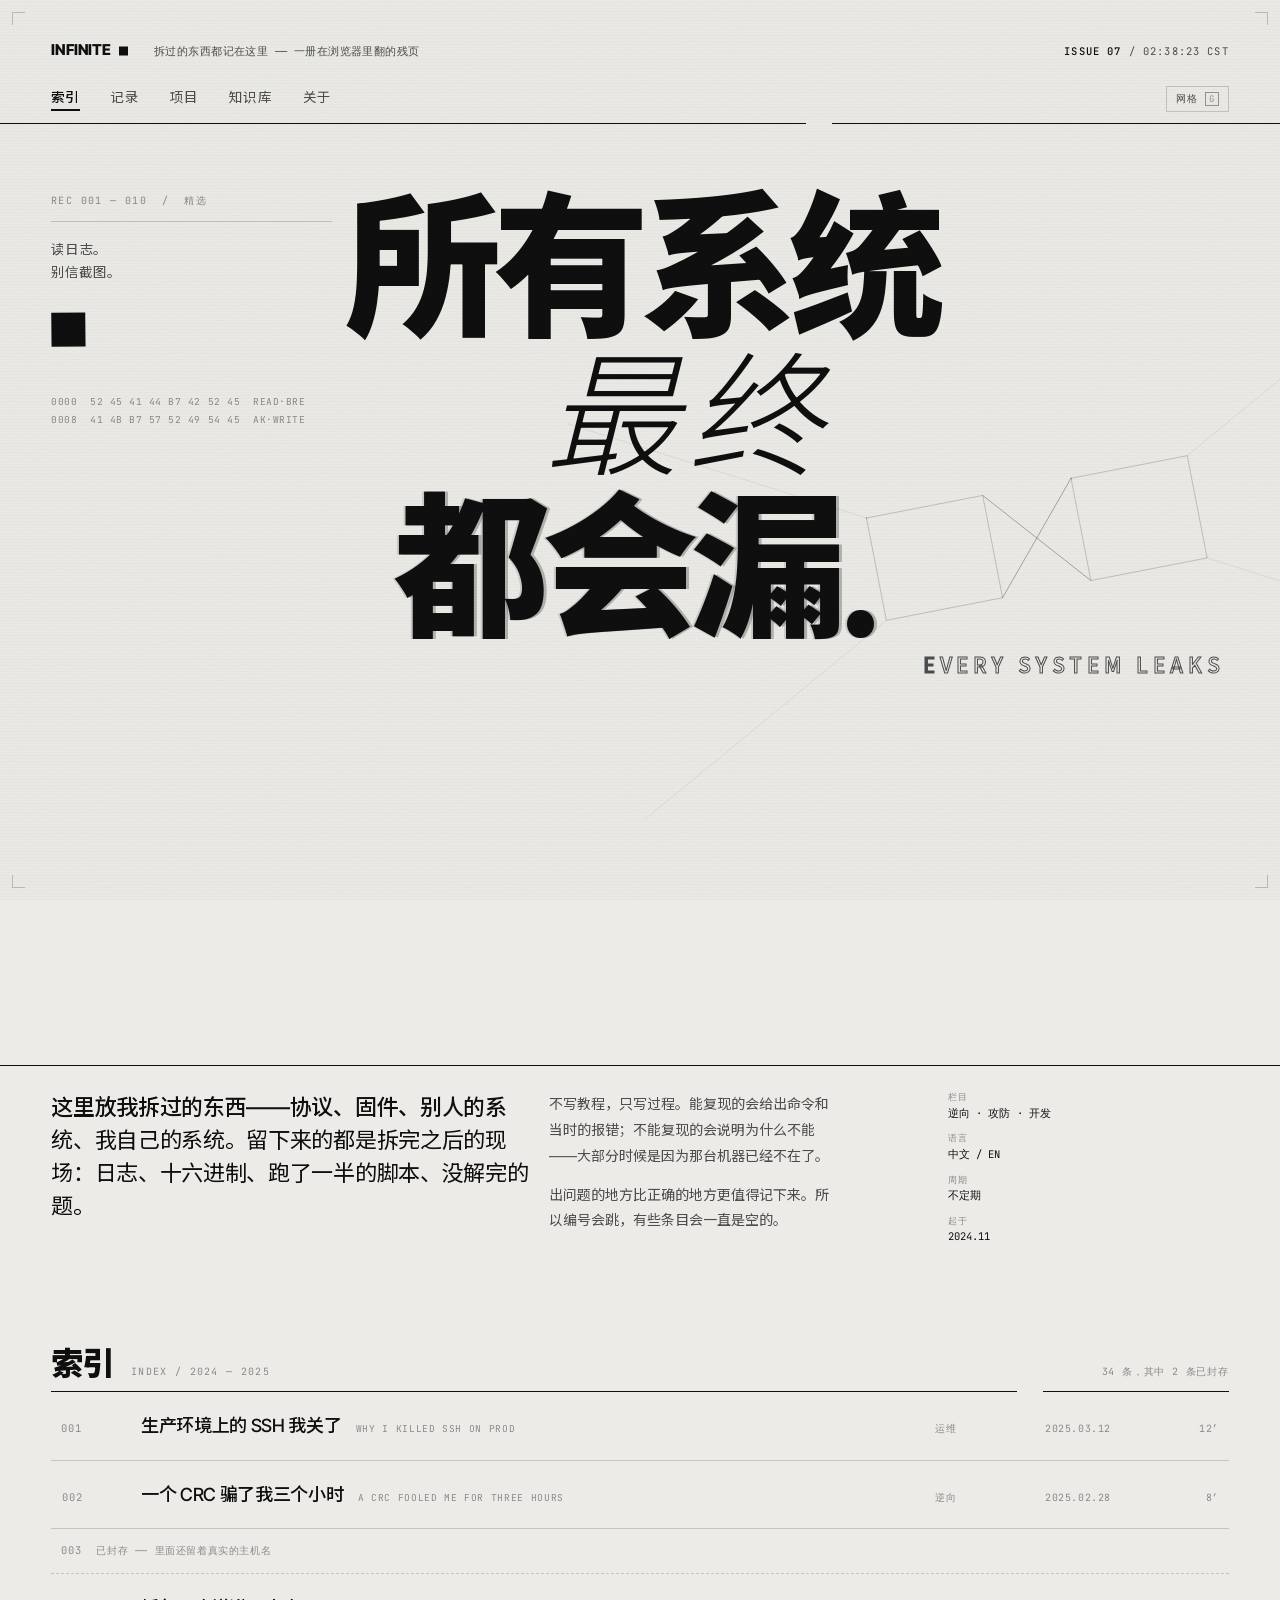
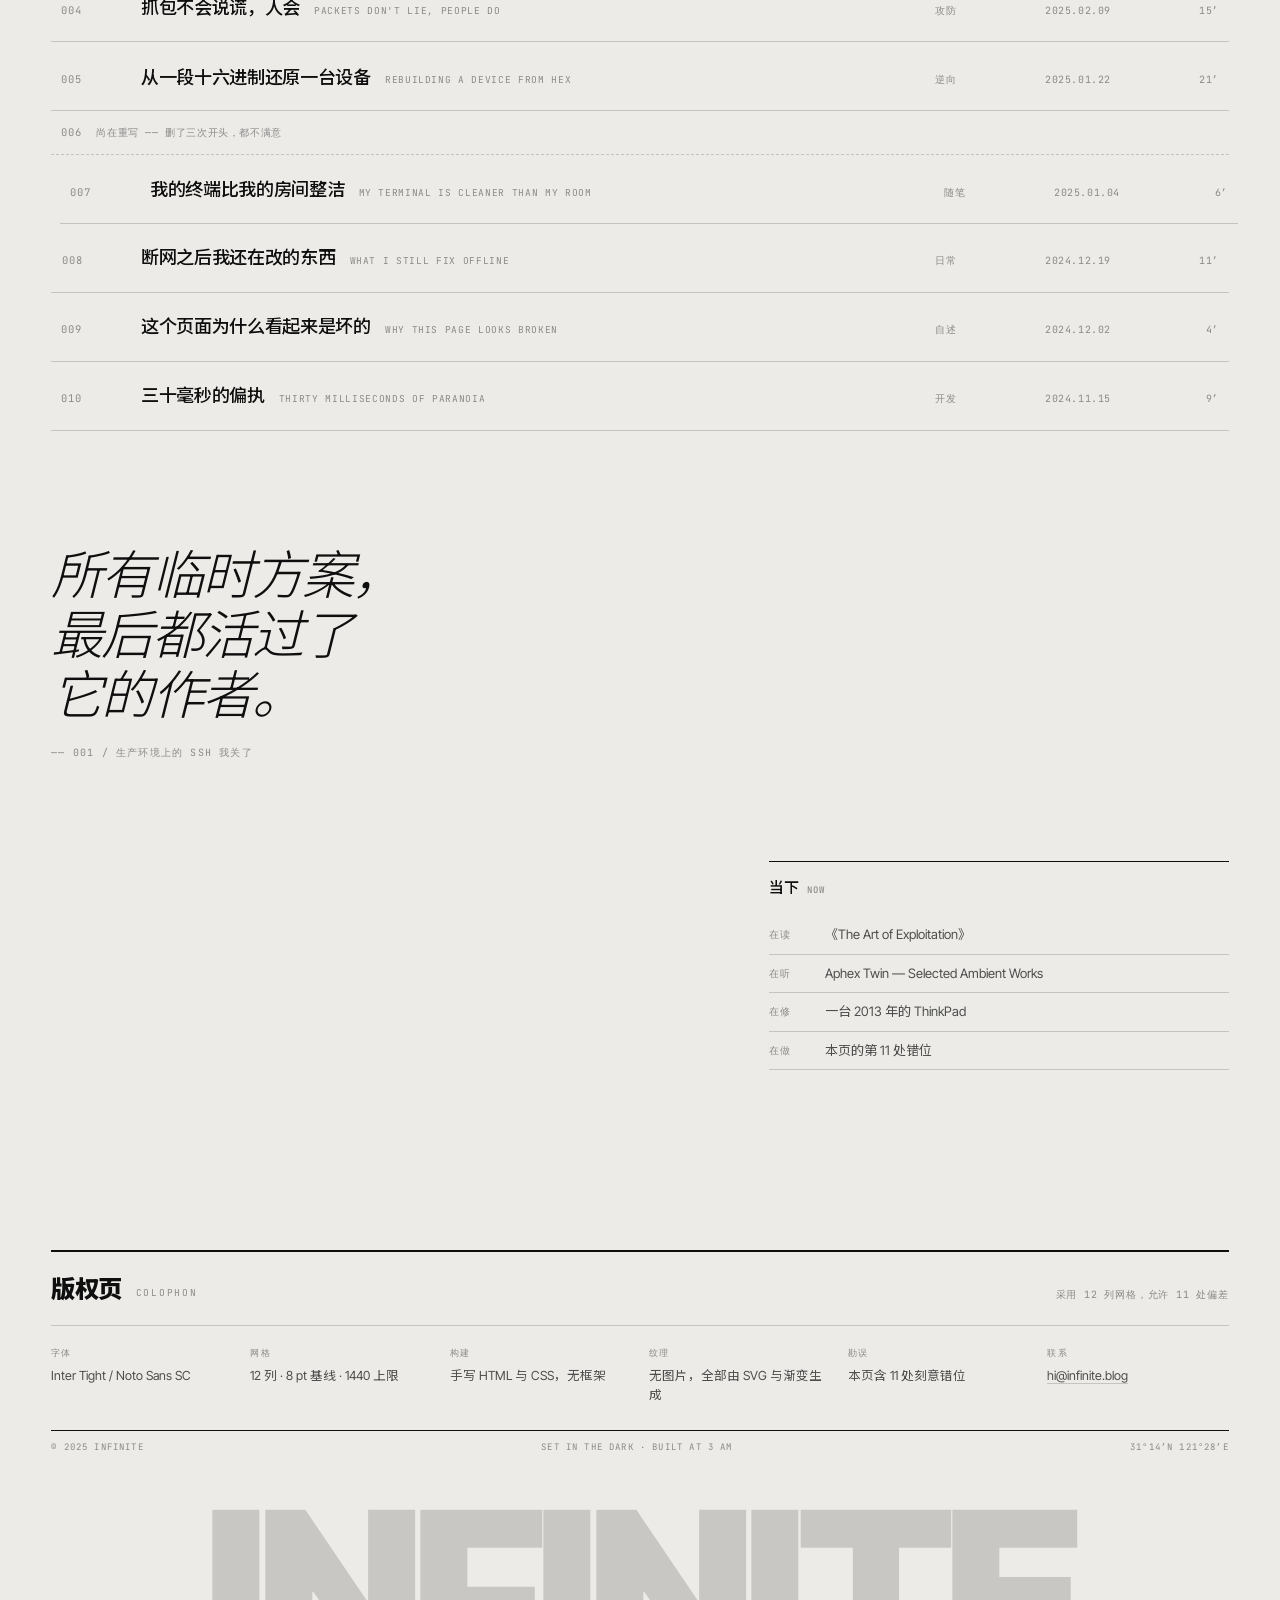
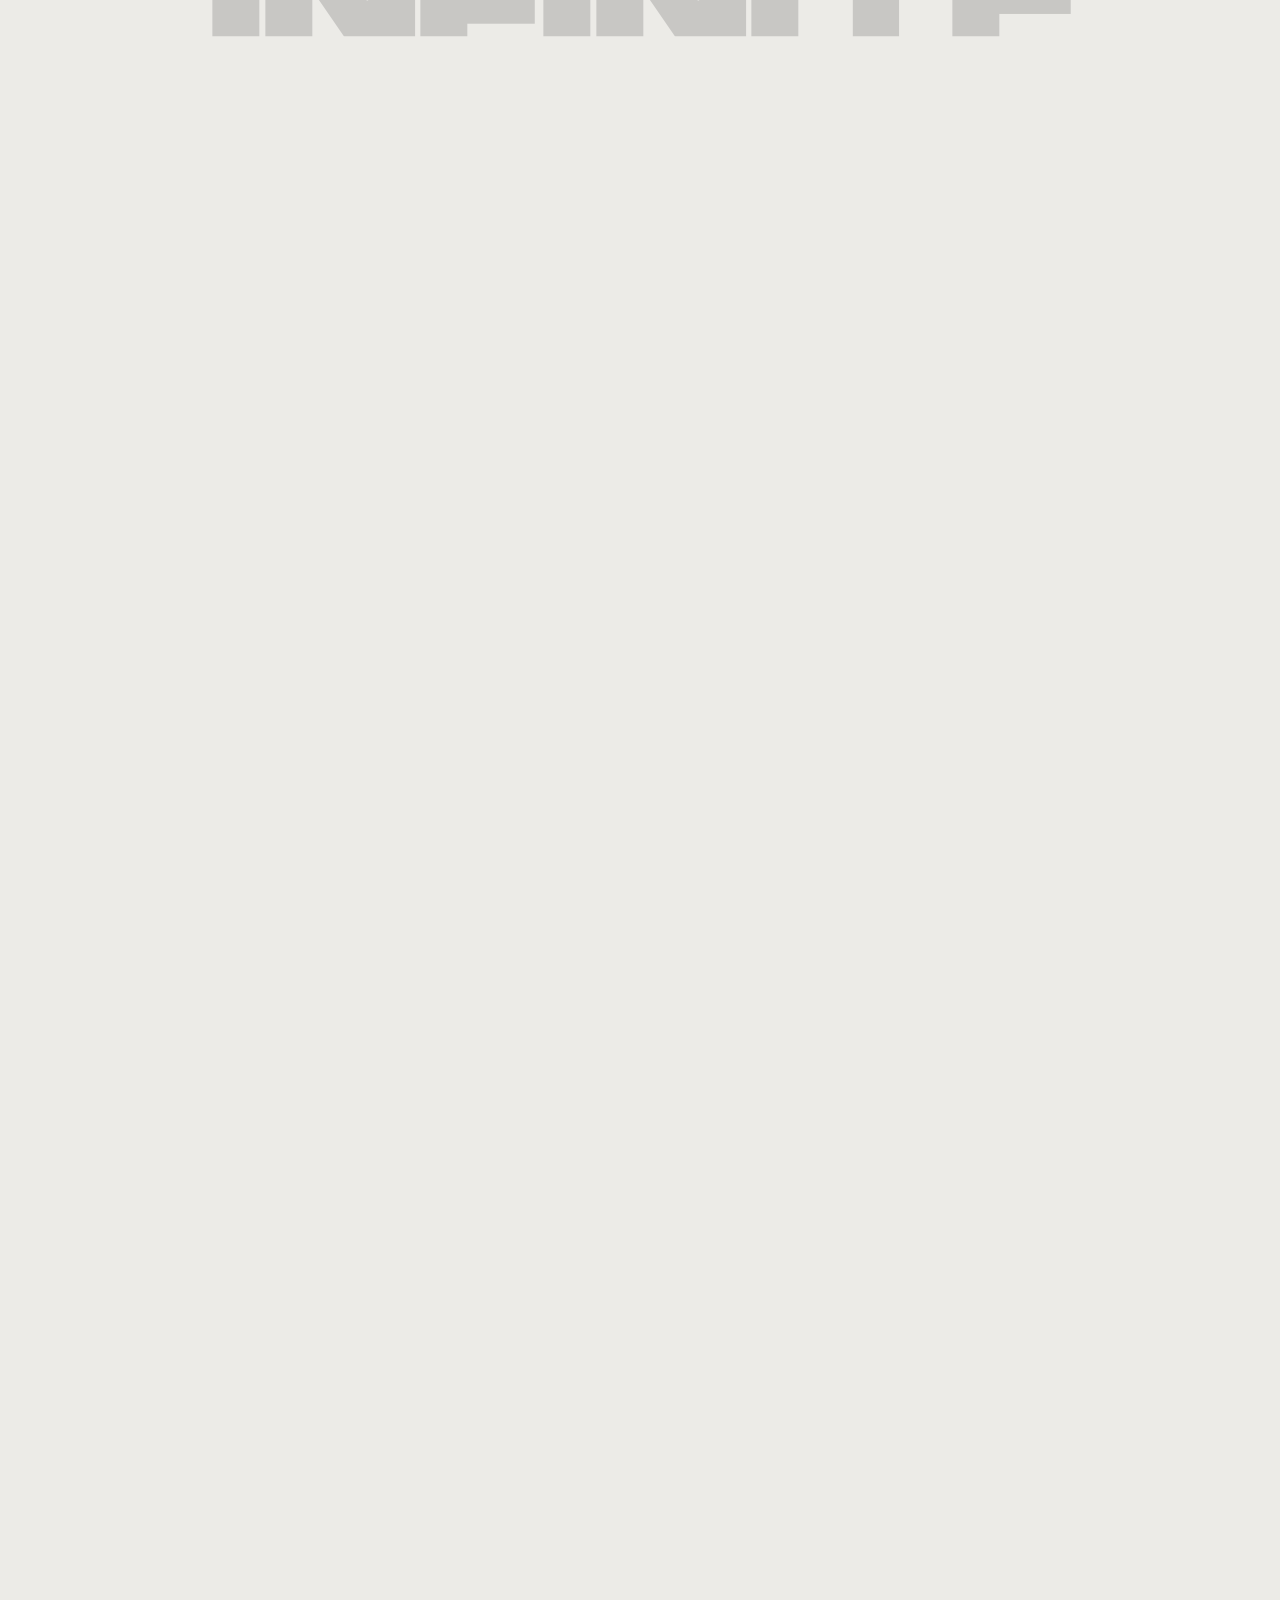
==== commit f586ed3f: "知识库页面：15 格卡片网格 + 类型筛选 + 搜索，导航扩到五项" ====
--- a/index.html
+++ b/index.html
@@ -35,6 +35,7 @@
       <a href="#index" class="is-active">索引</a>
       <a href="archive.html">记录</a>
       <a href="projects.html">项目</a>
+      <a href="library.html">知识库</a>
       <a href="about.html">关于</a>
       <button type="button" id="gridBtn" class="mh-grid" aria-pressed="false">网格 <kbd>G</kbd></button>
     </nav>
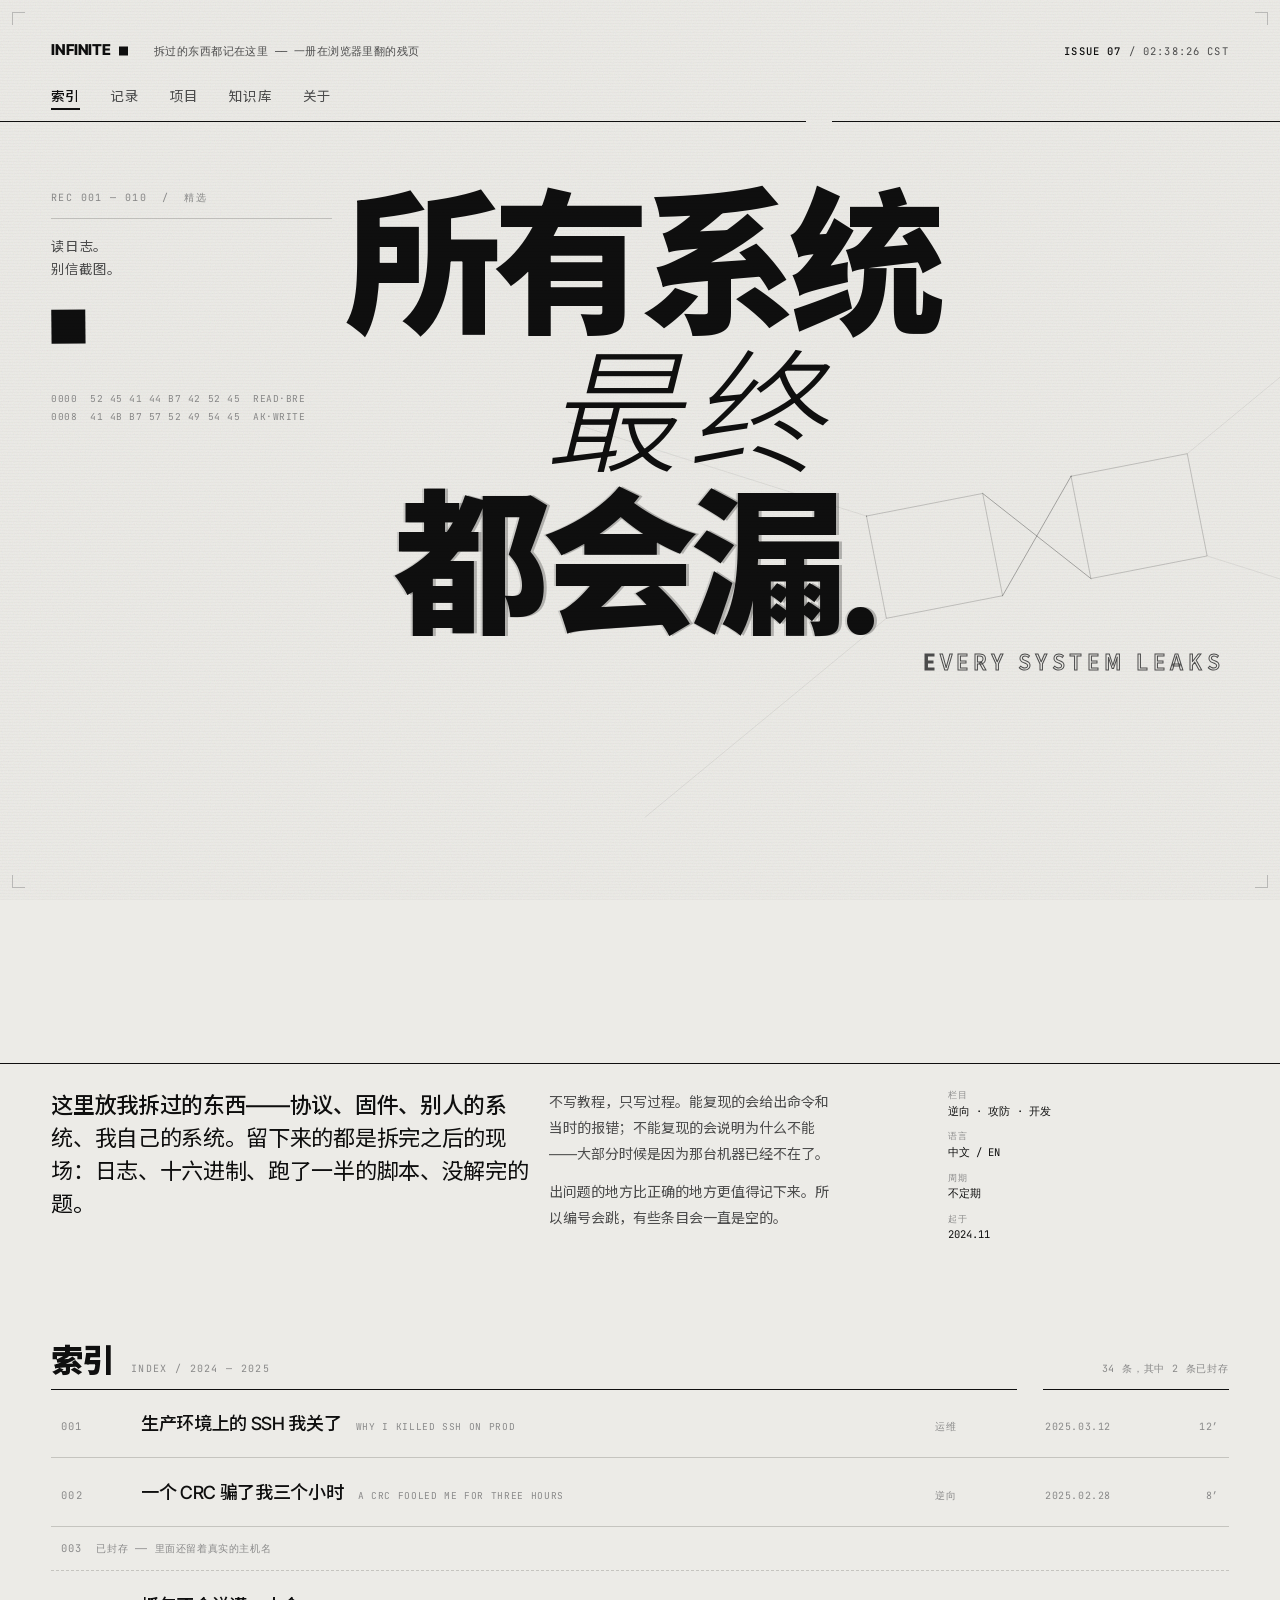
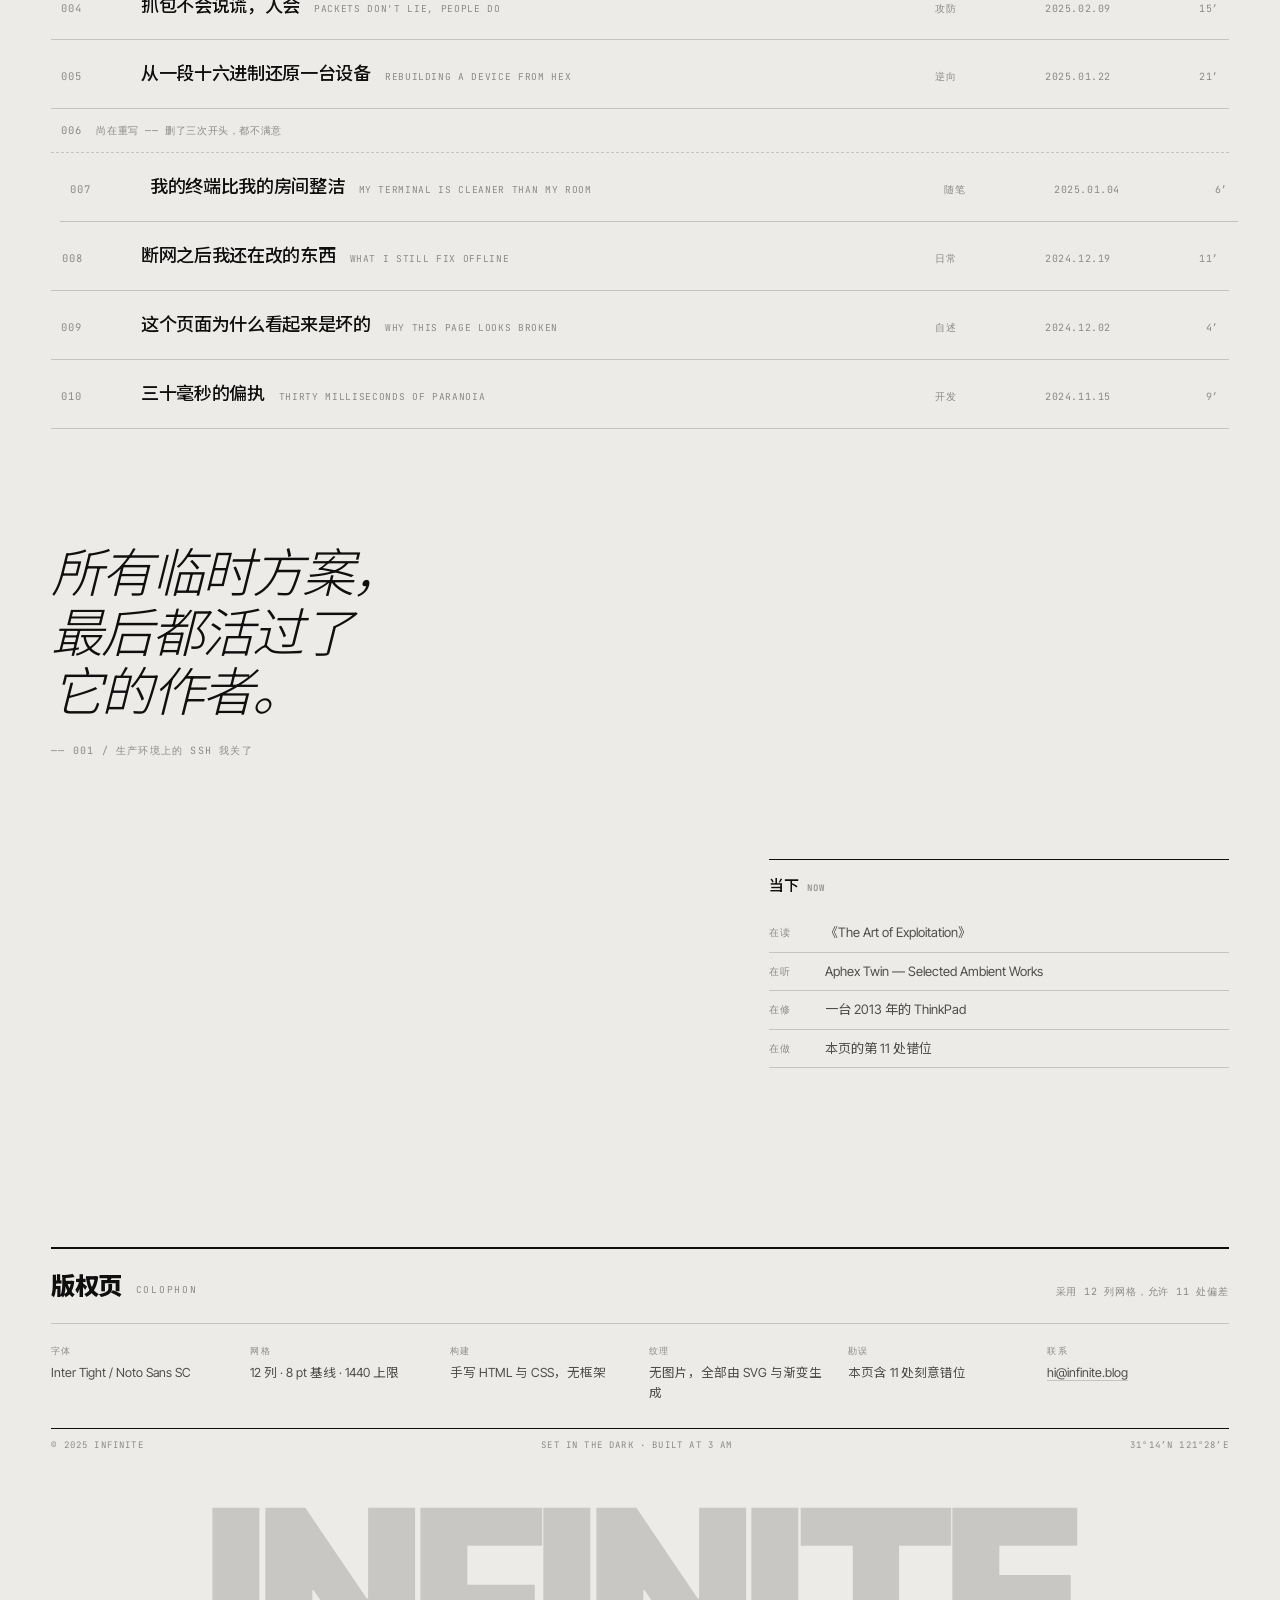
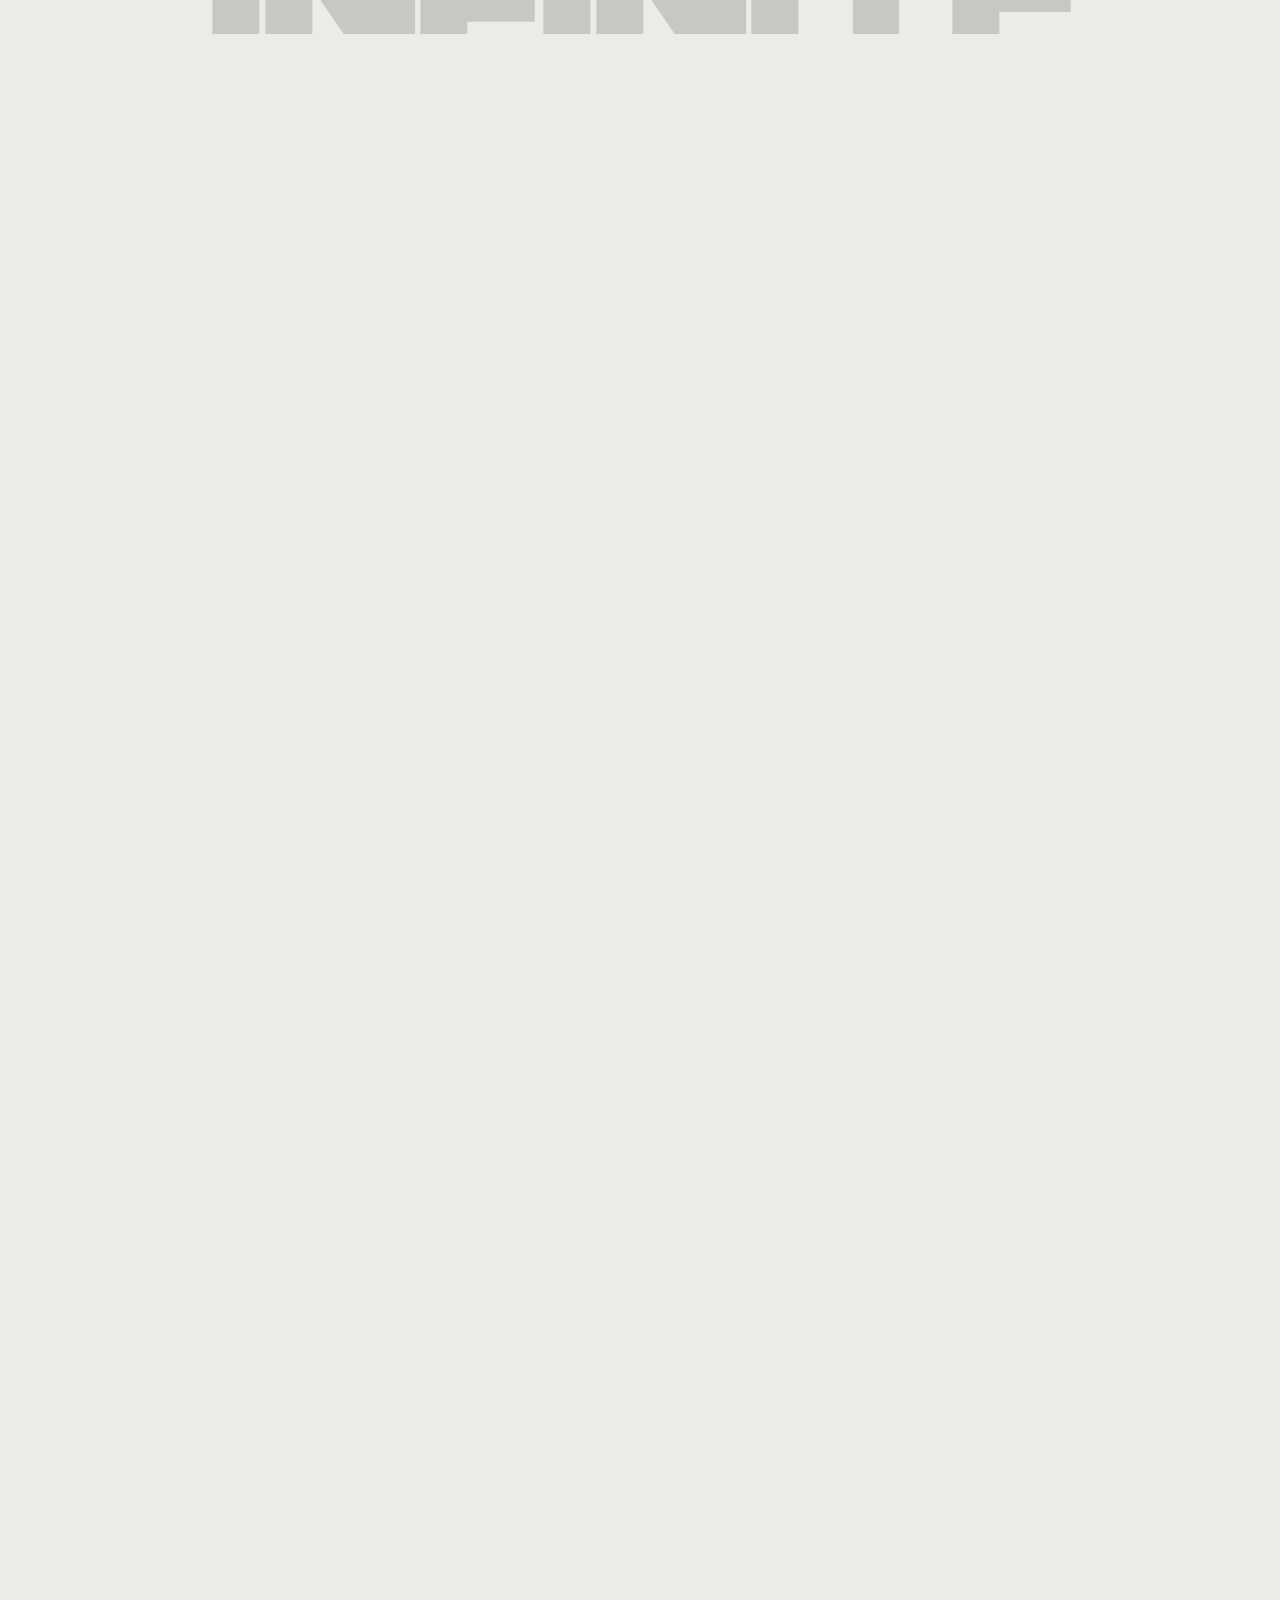
==== commit 17f8c93d: "删掉网格显影开关：顶栏按钮、G 键、覆盖层和配套样式一起撤掉" ====
--- a/index.html
+++ b/index.html
@@ -21,7 +21,6 @@
 <div class="scan" aria-hidden="true"></div>
 <div class="depth-wash" id="wash" aria-hidden="true"></div>
 <div class="vignette" id="vignette" aria-hidden="true"></div>
-<div class="overlay" id="overlay" aria-hidden="true"></div>
 <div class="crop" aria-hidden="true"><i></i><i></i><i></i><i></i></div>
 
 <header class="masthead">
@@ -37,7 +36,6 @@
       <a href="projects.html">项目</a>
       <a href="library.html">知识库</a>
       <a href="about.html">关于</a>
-      <button type="button" id="gridBtn" class="mh-grid" aria-pressed="false">网格 <kbd>G</kbd></button>
     </nav>
   </div>
 </header>
--- a/assets/css/style.css
+++ b/assets/css/style.css
@@ -198,34 +198,6 @@
 .crop i:nth-child(3) { bottom: 12px; left: 12px;  border-bottom-width: 1px; border-left-width: 1px; }
 .crop i:nth-child(4) { bottom: 12px; right: 12px; border-bottom-width: 1px; border-right-width: 1px; }
 
-/* 网格显影层，按 G 或点「网格」触发 */
-.overlay {
-  position: fixed;
-  inset: 0;
-  z-index: 11;
-  pointer-events: none;
-  display: none;
-  max-width: var(--maxw);
-  margin-inline: auto;
-  padding-inline: var(--pad);
-}
-.overlay.is-on { display: grid; }
-.overlay::before {
-  content: "";
-  position: absolute;
-  inset: 0 var(--pad);
-  display: grid;
-  grid-template-columns: repeat(12, 1fr);
-  gap: var(--gutter);
-  background: repeating-linear-gradient(
-    90deg,
-    rgba(15, 15, 15, .06) 0,
-    rgba(15, 15, 15, .06) calc((100% - 11 * var(--gutter)) / 12),
-    transparent calc((100% - 11 * var(--gutter)) / 12),
-    transparent calc((100% - 11 * var(--gutter)) / 12 + var(--gutter))
-  );
-}
-
 /* ---------- 报头 ---------- */
 
 .masthead {
@@ -314,39 +286,6 @@
 .mh-nav a:hover::after { transform: scaleX(1); }
 .mh-nav a.is-active { color: var(--ink); font-weight: 500; }
 .mh-nav a.is-active::after { transform: scaleX(1); height: 2px; }
-
-.mh-grid {
-  margin-left: auto;
-  display: inline-flex;
-  align-items: center;
-  gap: 7px;
-  padding: 5px 9px;
-  border: 1px solid var(--line);
-  background: none;
-  color: var(--ink-2);
-  font-family: var(--f-mono);
-  font-size: 10px;
-  letter-spacing: .1em;
-  text-transform: uppercase;
-  cursor: pointer;
-  transition: border-color .2s var(--ease), color .2s var(--ease);
-}
-.mh-grid:hover { border-color: var(--ink); color: var(--ink); }
-.mh-grid[aria-pressed="true"] {
-  background: var(--ink);
-  border-color: var(--ink);
-  color: var(--paper);
-}
-.mh-grid kbd {
-  font-family: var(--f-mono);
-  font-size: 9px;
-  line-height: 1;
-  padding: 2px 3px 1px;
-  border: 1px solid currentColor;
-  opacity: .55;
-  min-width: 13px;
-  text-align: center;
-}
 
 /* ---------- 首屏 ---------- */
 
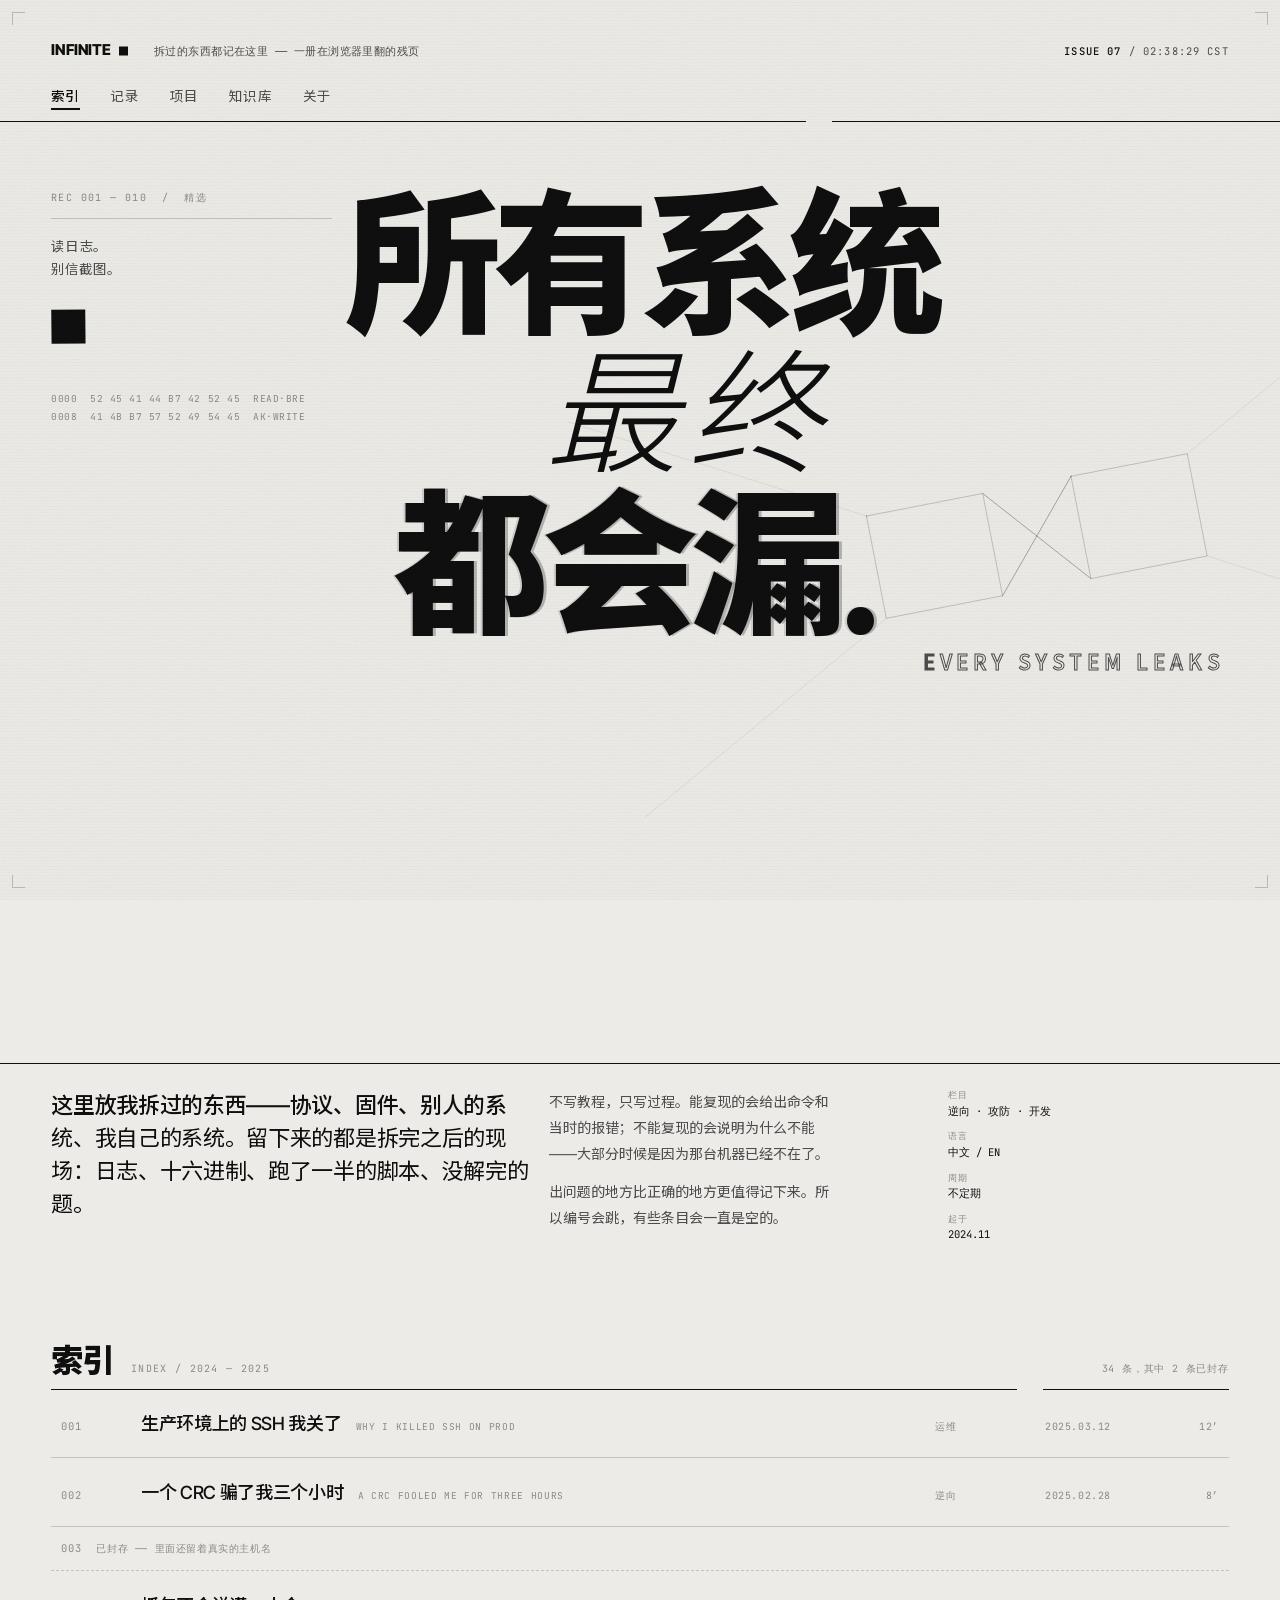
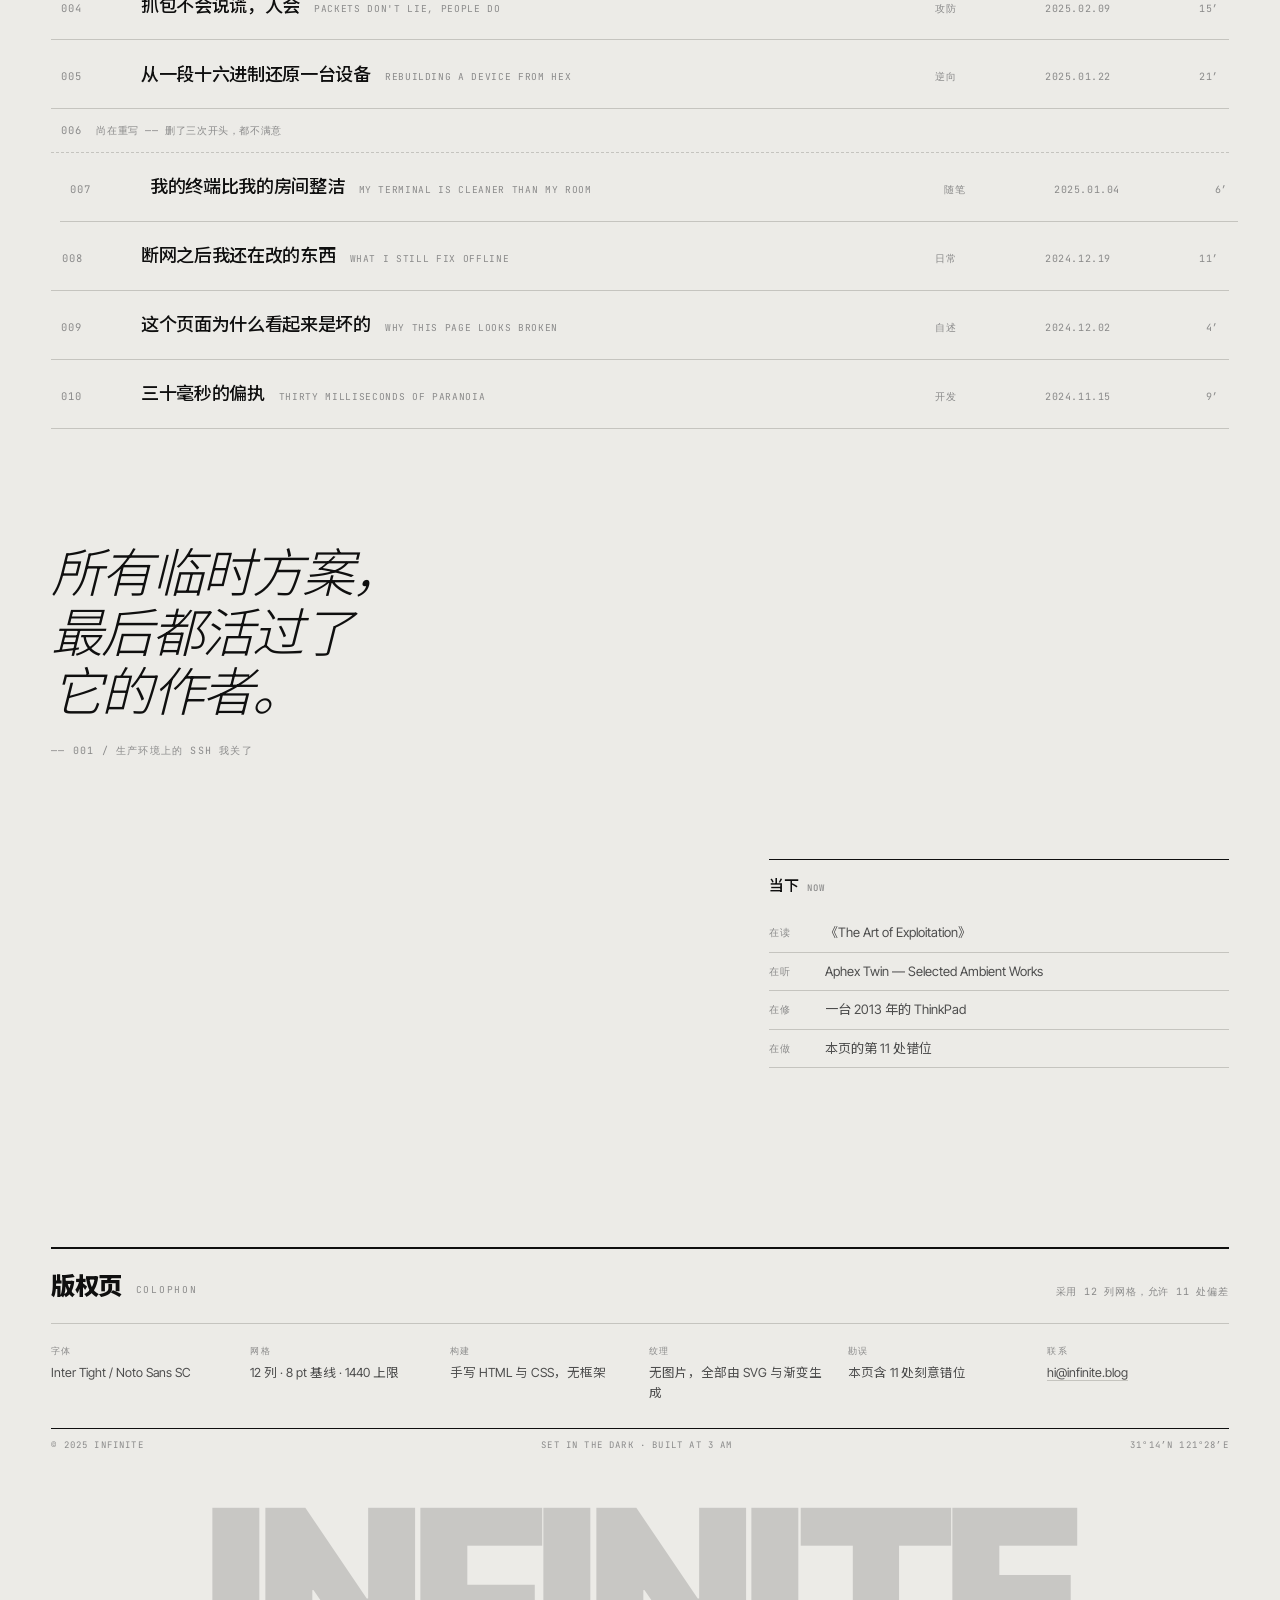
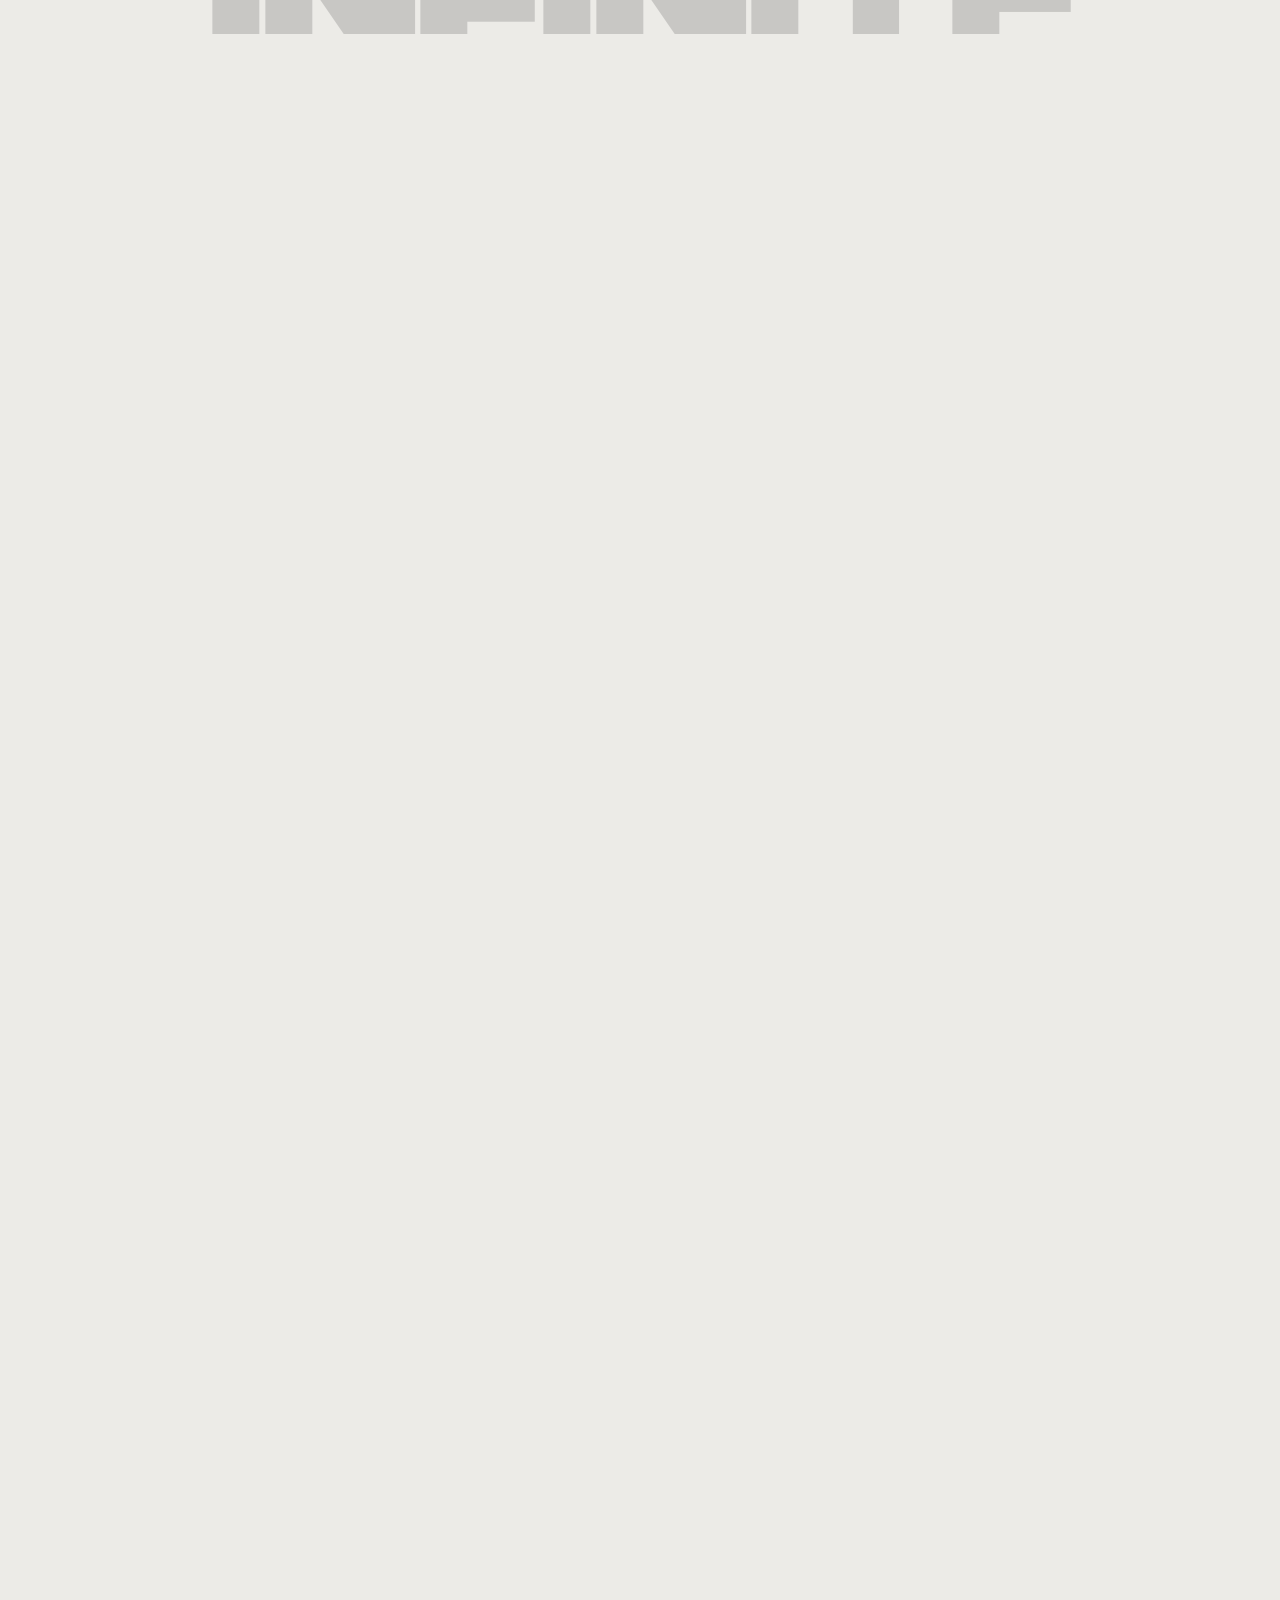
==== commit 5ff2ab3f: "撤掉跟随准星，七个页面一起清；顺手补上课程页顶栏那个漏了类名的标记" ====
--- a/index.html
+++ b/index.html
@@ -296,7 +296,6 @@
   </button>
 </div>
 
-<div class="crosshair" id="crosshair" aria-hidden="true"><i></i><i></i><span id="coords">0,0</span></div>
 
 <script src="assets/js/veil.js"></script>
 <script src="assets/js/main.js"></script>
--- a/assets/css/style.css
+++ b/assets/css/style.css
@@ -1166,7 +1166,7 @@
   font-size: 9.5px;
   letter-spacing: .12em;
   text-transform: uppercase;
-  cursor: pointer;
+  cursor: url("../cursor/hand.png") 13 3, pointer;
   pointer-events: auto;
   opacity: 0;
   transform: translateY(8px);
@@ -1211,35 +1211,6 @@
   html.js .veil { display: none; animation: none; }
 }
 
-/* ---------- 对准标记 ---------- */
-
-.crosshair {
-  position: fixed;
-  top: 0; left: 0;
-  z-index: 12;
-  pointer-events: none;
-  opacity: 0;
-  transition: opacity .25s var(--ease);
-  mix-blend-mode: multiply;
-}
-.crosshair.is-live { opacity: 1; }
-.crosshair i {
-  position: absolute;
-  background: var(--ink);
-}
-.crosshair i:nth-child(1) { width: 17px; height: 1px; left: -8px;  top: 0; }
-.crosshair i:nth-child(2) { width: 1px;  height: 17px; left: 0; top: -8px; }
-.crosshair span {
-  position: absolute;
-  left: 12px;
-  top: 8px;
-  font-family: var(--f-mono);
-  font-size: 8.5px;
-  letter-spacing: .06em;
-  color: var(--ink-2);
-  white-space: nowrap;
-  font-variant-numeric: tabular-nums;
-}
 
 /* ---------- 滚动进入 ----------
    .reveal 只在 JS 真的跑起来时才生效（html.js 由 head 里的一行脚本加上）。
@@ -1326,7 +1297,6 @@
 
   .col-grid { grid-template-columns: repeat(2, 1fr); }
   .col-foot { flex-direction: column; gap: 4px; }
-  .crosshair { display: none; }
   .hud-read { bottom: calc(18px + env(safe-area-inset-bottom, 0px)); }
   .hud-top { bottom: calc(44px + env(safe-area-inset-bottom, 0px)); padding: 5px 8px; }
   .hud-top span { display: none; }
@@ -1391,3 +1361,17 @@
   [data-par] { will-change: auto; }
   .entry.is-gen, .gen-mark { animation: none; }
 }
+
+/* ---------- 指针 ---------- */
+/* Bibata 的形态，本仓配色。热点打在图形尖端；白护边贴纸色，只用来压深底。 */
+html, body {
+  cursor: url("../cursor/arrow.png") 1 1, default;
+}
+
+a, button, summary, label, select, [role="button"], .kc-item, .kb-item {
+  cursor: url("../cursor/hand.png") 13 3, pointer;
+}
+
+input, textarea {
+  cursor: text;
+}
